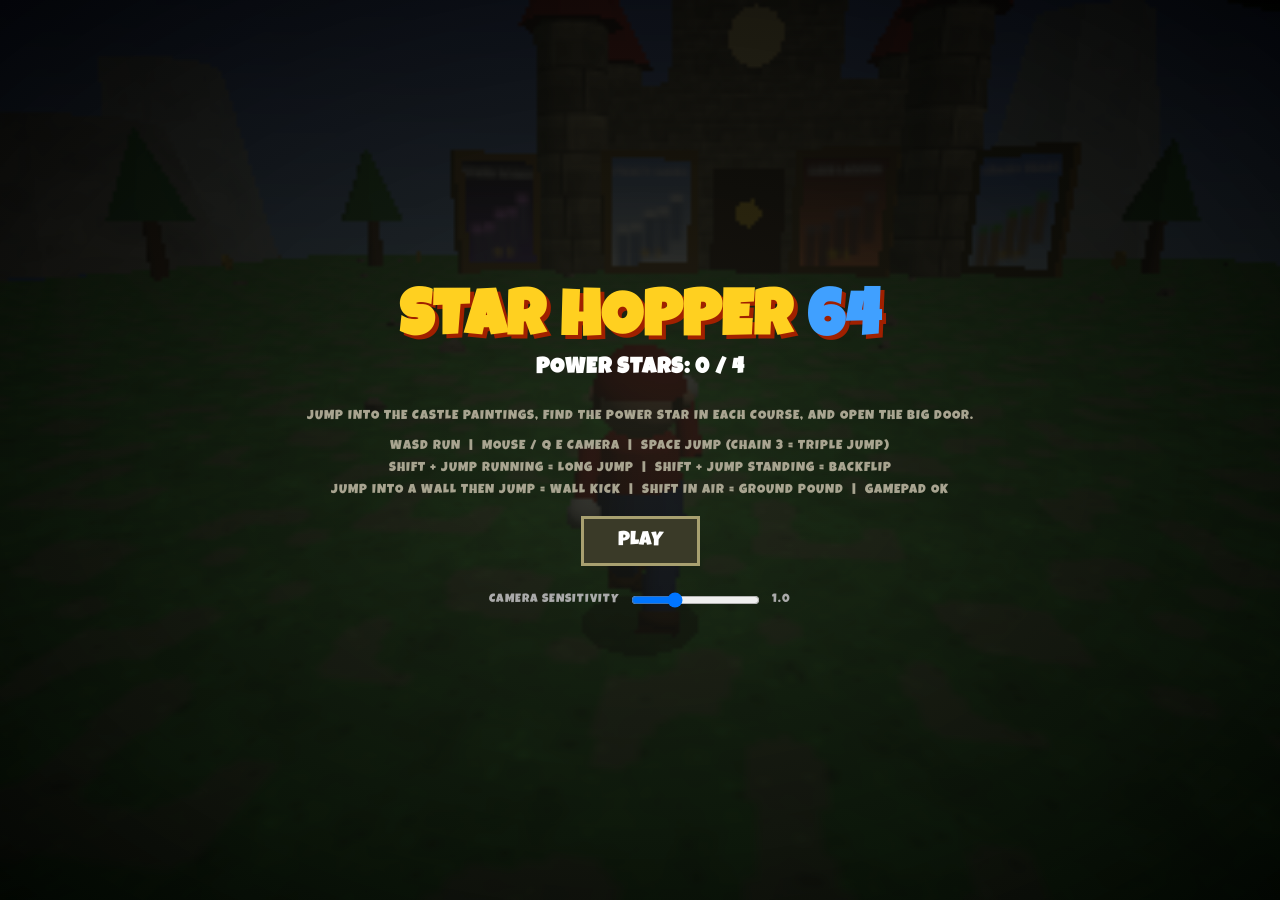
==== star64/index.html @ 5f875f2d "Add Star Hopper 64 and package Retro Hopper + Star Hopper 64 as APK and IPA Star Hopper 64: castle h" ====
<!doctype html>
<html lang="en">
<head>
<meta charset="utf-8">
<meta name="viewport" content="width=device-width,initial-scale=1,maximum-scale=1,user-scalable=no,viewport-fit=cover">
<title>Star Hopper 64</title>
<link href="https://fonts.googleapis.com/css2?family=Luckiest+Guy&display=swap" rel="stylesheet">
<style>
  *{box-sizing:border-box}
  html,body{margin:0;height:100%;background:#000;overflow:hidden;touch-action:none;user-select:none;-webkit-user-select:none;
    font-family:'Luckiest Guy',Impact,sans-serif;color:#e8e4d8;-webkit-tap-highlight-color:transparent;letter-spacing:1px}
  #c{position:fixed;inset:0;width:100vw;height:100vh;image-rendering:auto}
  #grain{position:fixed;inset:-50%;pointer-events:none;opacity:.09;mix-blend-mode:overlay;z-index:1}
  #vig{position:fixed;inset:0;pointer-events:none;background:radial-gradient(ellipse at center,transparent 70%,#0004 100%);z-index:1}
  #hurt{position:fixed;inset:0;pointer-events:none;background:radial-gradient(ellipse at center,transparent 40%,#a00 120%);opacity:0;z-index:1}
  .sh{text-shadow:2px 2px 0 #000,0 0 6px #000}
  #hud{position:fixed;inset:0;pointer-events:none;display:none;z-index:2}
  
  #hp i{width:26px;height:26px;background:#c02020;border:3px solid #1a0a0a;transform:rotate(45deg);box-shadow:inset -4px -4px 0 #801010,inset 3px 3px 0 #ff6050}
  #hp i.off{background:#333;box-shadow:none}
  #pie{position:absolute;left:50%;top:10px;width:64px;height:64px;margin-left:-32px;border-radius:50%;border:4px solid #fff;box-shadow:0 0 0 3px #000}
  #piein{position:absolute;inset:14px;border-radius:50%;background:#fff;display:flex;align-items:center;justify-content:center;font-size:18px;color:#c02020}
  #stars{position:absolute;left:18px;top:14px;font-size:26px;color:#ffe040}
  #coins{position:absolute;left:18px;top:52px;font-size:22px}
  #coins b{display:inline-block;width:18px;height:22px;border-radius:50%;background:#e8b020;border:3px solid #6a4000;vertical-align:-3px;margin-right:6px}
  #lives{position:absolute;left:18px;top:84px;font-size:16px;color:#c8c0a8}
  #right{position:absolute;right:18px;top:14px;text-align:right;font-size:14px;line-height:22px}
  #right big{font-size:22px;color:#e8c050}
  #center{position:absolute;left:0;right:0;top:28%;text-align:center;font-size:30px;color:#e8c050;opacity:0}
  #center small{display:block;font-size:14px;color:#e8e4d8;margin-top:8px}
  #pop{position:absolute;left:0;right:0;top:62%;text-align:center;font-size:16px;opacity:0}
  #menu{position:fixed;inset:0;display:flex;flex-direction:column;align-items:center;justify-content:center;
    background:radial-gradient(#1a1a14dd,#000000f2);text-align:center;padding:16px;z-index:5}
  #menu h1{font-size:clamp(28px,7vw,64px);margin:0;color:#d84020;text-shadow:4px 4px 0 #200}
  #menu h2{font-size:clamp(14px,2.6vw,22px);margin:4px 0 22px;color:#e8c050}
  #menu p{font-size:13px;line-height:22px;color:#a8a490;margin:4px 0;max-width:680px}
  #menu button{font:inherit;font-size:20px;padding:12px 34px;margin:10px;background:#3a3a28;color:#fff;border:3px solid #a8a070;cursor:pointer}
  #menu button:hover{background:#565638}
  #menu label{font-size:12px;color:#aaa;margin-top:14px;display:flex;gap:10px;align-items:center}
  #touch{position:fixed;inset:0;display:none;pointer-events:none;z-index:3}
  #joy{position:absolute;width:130px;height:130px;border-radius:50%;border:3px solid #fff5;background:#fff1;display:none;margin:-65px 0 0 -65px}
  #knob{position:absolute;left:38px;top:38px;width:48px;height:48px;border-radius:50%;background:#fff7}
  .tb{position:absolute;pointer-events:auto;border-radius:50%;border:3px solid #fff8;background:#0006;color:#fff;
    font:14px 'Luckiest Guy',Impact,sans-serif;display:flex;align-items:center;justify-content:center}
  .tb.on{background:#fff5}
</style>
</head>
<body>
<canvas id="c"></canvas>

<div id="vig"></div><div id="hurt"></div>
<div id="hud">
  <div id="pie"><div id="piein"><span id="pien">8</span></div></div><div id="stars" class="sh">&#9733; <span id="sn">0</span></div>
  <div id="coins" class="sh"><b></b><span id="cn">0</span></div>
  <div id="lives" class="sh"></div>
  <div id="right" class="sh"></div>
  <div id="center" class="sh"></div>
  <div id="pop" class="sh"></div>
</div>
<div id="touch">
  <div id="joy"><div id="knob"></div></div>
  <div class="tb" data-btn="jump"  style="right:28px;bottom:36px;width:110px;height:110px;font-size:18px">JUMP</div>
  <div class="tb" data-btn="pound" style="right:160px;bottom:26px;width:74px;height:74px">Z</div>
  <div class="tb" data-btn="pause" style="right:18px;top:96px;width:48px;height:48px">II</div>
</div>
<div id="menu"></div>
<script src="three.min.js"></script>
<script>
'use strict';
// ======================= setup =======================
const isTouch = matchMedia('(pointer:coarse)').matches || 'ontouchstart' in window;
const V3 = THREE.Vector3;
const cv = document.getElementById('c');
const renderer = new THREE.WebGLRenderer({ canvas: cv, antialias: false, powerPreference: 'high-performance' });
renderer.setPixelRatio(1);
renderer.shadowMap.enabled = false;
renderer.toneMapping = THREE.NoToneMapping;
const scene = new THREE.Scene();
const camera = new THREE.PerspectiveCamera(62, 1, 0.1, 900);
function resize() { const RH = 240; renderer.setSize(Math.round(RH * innerWidth / innerHeight), RH, false); camera.aspect = innerWidth / innerHeight; camera.updateProjectionMatrix(); }
addEventListener('resize', resize); resize();
const $ = id => document.getElementById(id);
const rand = (a, b) => a + Math.random() * (b - a);
const clamp = (v, a, b) => v < a ? a : v > b ? b : v;
const lerpAngle = (a, b, t) => { let d = ((b - a + Math.PI) % (Math.PI * 2) + Math.PI * 2) % (Math.PI * 2) - Math.PI; return a + d * t; };
function store(k, v) { try { if (v === undefined) return localStorage.getItem(k); localStorage.setItem(k, v); } catch (e) { return null; } }
let SENS = parseFloat(store('ph3_sens')) || 1;
const MAXANI = renderer.capabilities.getMaxAnisotropy();

// film grain overlay
(function grain() { return;
  const g = $('grain').getContext('2d'), img = g.createImageData(128, 128);
  const tick = () => { for (let i = 0; i < img.data.length; i += 4) { const v = Math.random() * 255; img.data[i] = img.data[i + 1] = img.data[i + 2] = v; img.data[i + 3] = 255; }
    g.putImageData(img, 0, 0); $('grain').style.transform = `translate(${rand(-10, 10)}%,${rand(-10, 10)}%) scale(8)`; };
  $('grain').style.imageRendering = 'pixelated'; setInterval(tick, 70); tick();
})();

// ======================= audio =======================
let AC = null, NOISE = null;
function ac() {
  if (!AC) { AC = new (window.AudioContext || window.webkitAudioContext)(); const n = AC.sampleRate;
    NOISE = AC.createBuffer(1, n, n); const d = NOISE.getChannelData(0); for (let i = 0; i < n; i++) d[i] = Math.random() * 2 - 1; }
  if (AC.state === 'suspended') AC.resume(); return AC;
}
function noise(dur, freq, vol) { try { const a = ac(), s = a.createBufferSource(), f = a.createBiquadFilter(), g = a.createGain(), t = a.currentTime;
  s.buffer = NOISE; f.type = 'lowpass'; f.frequency.setValueAtTime(freq, t); f.frequency.exponentialRampToValueAtTime(Math.max(40, freq * 0.15), t + dur);
  g.gain.setValueAtTime(vol, t); g.gain.exponentialRampToValueAtTime(0.001, t + dur); s.connect(f); f.connect(g); g.connect(a.destination); s.start(t, Math.random() * 0.5); s.stop(t + dur); } catch (e) {} }
function tone(f, d, type = 'square', slide = 0, vol = 0.05) { try { const a = ac(), o = a.createOscillator(), g = a.createGain(), t = a.currentTime;
  o.type = type; o.frequency.setValueAtTime(f, t); if (slide) o.frequency.exponentialRampToValueAtTime(Math.max(20, f + slide), t + d);
  g.gain.setValueAtTime(vol, t); g.gain.exponentialRampToValueAtTime(0.0001, t + d); o.connect(g); g.connect(a.destination); o.start(t); o.stop(t + d); } catch (e) {} }
const SFX = {
  jump: n => tone([330, 400, 500][n], 0.2, 'square', 500 + n * 200, 0.05),
  coin: () => { tone(988, 0.07, 'square', 0, 0.04); setTimeout(() => tone(1319, 0.25, 'square', 0, 0.04), 60); },
  stomp: () => { noise(0.15, 1200, 0.25); tone(200, 0.15, 'triangle', -120, 0.15); },
  bump: () => tone(140, 0.1, 'triangle', 0, 0.15),
  brk: () => noise(0.35, 2500, 0.3),
  hurt: () => { noise(0.2, 900, 0.3); tone(220, 0.3, 'sawtooth', -150, 0.08); },
  pound: () => { noise(0.4, 500, 0.5); tone(70, 0.3, 'sine', -30, 0.4); },
  land: () => noise(0.06, 500, 0.08),
  flag: () => [523, 659, 784, 1046].forEach((f, i) => setTimeout(() => tone(f, 0.15, 'square', 0, 0.04), i * 90)),
  die: () => [494, 440, 392, 330].forEach((f, i) => setTimeout(() => tone(f, 0.22, 'square', 0, 0.05), i * 170)),
  warp: () => { tone(80, 2.5, 'sawtooth', 900, 0.06); noise(2.5, 300, 0.2); },
  oneup: () => [659, 784, 1319, 1046, 1175, 1568].forEach((f, i) => setTimeout(() => tone(f, 0.1, 'square', 0, 0.04), i * 80)),
};

// ======================= planets (muted, gritty palettes) =======================
const PLANETS = [
  { name: 'GRASSY PEAKS', grav: 1, fric: 11, skyTop: 0x2a64d8, skyHz: 0xb8e0ff, fog: 0xb8e0ff, fogN: 60, fogF: 260, sun: 0xffffff, hemiG: 0x507030,
    top: [60, 190, 50], top2: [40, 150, 40], stone: [200, 170, 120], stone2: [150, 120, 80], metal: [150, 150, 170], moon: 0xffffff, enemy: [0x8a4a20, 0xd09060], eye: 0xffffff, tip: 'COURSE 1', req: 0 },
  { name: 'LAVA LAGOON', grav: 1.05, fric: 11, skyTop: 0x401010, skyHz: 0xff8040, fog: 0xa04020, fogN: 40, fogF: 200, sun: 0xffd0a0, hemiG: 0x401010,
    top: [110, 90, 90], top2: [80, 60, 60], stone: [140, 100, 90], stone2: [100, 60, 50], metal: [120, 110, 110], moon: 0xffa040, enemy: [0x303030, 0x707070], eye: 0xffe040, lava: true, tip: 'COURSE 2', req: 1 },
  { name: 'FROSTY SLIDES', grav: 0.95, fric: 1.8, skyTop: 0x5080d0, skyHz: 0xe8f4ff, fog: 0xe0f0ff, fogN: 40, fogF: 200, sun: 0xffffff, hemiG: 0x8090b0,
    top: [240, 248, 255], top2: [200, 220, 240], stone: [150, 180, 220], stone2: [110, 140, 190], metal: [160, 170, 190], moon: 0xffffff, enemy: [0x3050c0, 0x90b0ff], eye: 0xffffff, tip: 'COURSE 3 - SLIPPERY!', req: 2 },
  { name: 'STARRY SKYWAY', grav: 0.6, fric: 11, skyTop: 0x080420, skyHz: 0x503090, fog: 0x302060, fogN: 40, fogF: 220, sun: 0xfff0ff, hemiG: 0x301050,
    top: [200, 120, 230], top2: [150, 80, 190], stone: [120, 110, 170], stone2: [80, 70, 130], metal: [130, 120, 170], moon: 0xffe080, enemy: [0x20b060, 0x80f0b0], eye: 0xff40ff, rings: true, tip: 'COURSE 4 - LOW GRAVITY', req: 3 },
];
const HUB = { name: 'STAR CASTLE', grav: 1, fric: 11, skyTop: 0x2a64d8, skyHz: 0xc8e8ff, fog: 0xc8e8ff, fogN: 80, fogF: 320, sun: 0xffffff, hemiG: 0x507030,
  top: [70, 200, 60], top2: [50, 160, 45], stone: [230, 215, 180], stone2: [190, 170, 130], metal: [150, 150, 170], moon: 0xffffff, enemy: [0x8a4a20, 0xd09060], eye: 0xffffff, tip: 'COLLECT POWER STARS', hub: true };
const starsGot = (() => { try { return JSON.parse(localStorage.getItem('sh64_stars') || '[]'); } catch (e) { return []; } })();
const starCount = () => starsGot.filter(Boolean).length;
function saveStars() { try { localStorage.setItem('sh64_stars', JSON.stringify(starsGot)); } catch (e) {} }


// ======================= procedural "photo-ish" textures =======================
function mkR(seed) { let s = seed >>> 0 || 1; return () => (s = (s * 1664525 + 1013904223) >>> 0) / 4294967296; }
function vnoise(size, cells, R) {
  const lat = new Float32Array(cells * cells); for (let i = 0; i < lat.length; i++) lat[i] = R();
  const out = new Float32Array(size * size);
  for (let y = 0; y < size; y++) for (let x = 0; x < size; x++) {
    const fx = x / size * cells, fy = y / size * cells, ix = Math.floor(fx), iy = Math.floor(fy);
    let tx = fx - ix, ty = fy - iy; tx = tx * tx * (3 - 2 * tx); ty = ty * ty * (3 - 2 * ty);
    const a = lat[(iy % cells) * cells + ix % cells], b = lat[(iy % cells) * cells + (ix + 1) % cells];
    const c = lat[((iy + 1) % cells) * cells + ix % cells], d = lat[((iy + 1) % cells) * cells + (ix + 1) % cells];
    out[y * size + x] = (a + (b - a) * tx) * (1 - ty) + (c + (d - c) * tx) * ty;
  }
  return out;
}
function fbm(size, R, octs = [[4, 0.45], [8, 0.25], [16, 0.15], [32, 0.1], [64, 0.05]]) {
  const out = new Float32Array(size * size);
  for (const [c, w] of octs) { const n = vnoise(size, c, R); for (let i = 0; i < out.length; i++) out[i] += n[i] * w; }
  return out;
}
function makeTex(size, fn) {
  const c = document.createElement('canvas'); c.width = c.height = size; const g = c.getContext('2d'), img = g.createImageData(size, size);
  for (let y = 0; y < size; y++) for (let x = 0; x < size; x++) { const [r, gg, b] = fn(x, y), i = (y * size + x) * 4;
    img.data[i] = clamp(r, 0, 255); img.data[i + 1] = clamp(gg, 0, 255); img.data[i + 2] = clamp(b, 0, 255); img.data[i + 3] = 255; }
  g.putImageData(img, 0, 0);
  const t = new THREE.CanvasTexture(c); t.wrapS = t.wrapT = THREE.RepeatWrapping; t.colorSpace = THREE.SRGBColorSpace; t.anisotropy = MAXANI; return { tex: t, canvas: c, g };
}
const mix = (a, b, t) => [a[0] + (b[0] - a[0]) * t, a[1] + (b[1] - a[1]) * t, a[2] + (b[2] - a[2]) * t];
const mul = (a, k) => [a[0] * k, a[1] * k, a[2] * k];
function buildTextures(P, seed) {
  const R = mkR(seed), S = 64;
  const n1 = fbm(S, R), n2 = fbm(S, R, [[16, 0.5], [32, 0.3], [64, 0.2]]), n3 = vnoise(S, 8, R);
  // ground top: dirt/grass/snow/ash with clumps, pebbles, cracks
  const top = makeTex(S, (x, y) => {
    const i = y * S + x, v = n1[i], d = n2[i];
    let c = mix(P.top2, P.top, clamp((v - 0.35) * 2.5, 0, 1));
    c = mul(c, 0.78 + d * 0.45);
    if (n3[i] > 0.72) c = mix(c, mul(P.stone2, 0.9), 0.55);
    if (R() < 0.04) c = mul(c, R() < 0.5 ? 0.7 : 1.2);
    if (P.lava) { const cr = Math.abs(v - 0.5); if (cr < 0.012) c = [255, 120 + d * 80, 20]; else if (cr < 0.025) c = mix(c, [120, 30, 10], 0.6); }
    return c;
  });
  // stone block wall
  const rows = 6, rowH = S / rows, bw = [];
  for (let r = 0; r < rows; r++) { const arr = []; let x = -R() * 10; while (x < S) { const w = 10 + R() * 14; arr.push([x, w, 0.8 + R() * 0.35]); x += w; } bw.push(arr); }
  const stone = makeTex(S, (x, y) => {
    const i = y * S + x, r = Math.floor(y / rowH), ly = y - r * rowH;
    let blk = bw[r][0]; for (const b of bw[r]) if (x >= b[0] && x < b[0] + b[1]) blk = b; else if (x + S >= b[0] && x + S < b[0] + b[1]) blk = b;
    const lx = ((x - blk[0]) % S + S) % S;
    let c = mix(P.stone2, P.stone, n1[i]); c = mul(c, blk[2] * (0.75 + n2[i] * 0.45));
    if (ly < 1 || lx < 1) c = mul(c, 0.45);               // mortar
    else if (ly < 2 || lx < 2) c = mul(c, 1.18);          // chipped highlight edge
    else if (ly > rowH - 6) c = mul(c, 0.8);              // bottom shade
    c = mul(c, 0.85 + (1 - y / S) * 0.1 + (n3[i] > 0.7 ? -0.15 : 0));   // grime streaks
    return c;
  });
  // rusted metal panels
  const metal = makeTex(S, (x, y) => {
    const i = y * S + x, px = x % 128, py = y % 128;
    let c = mul(P.metal, 0.7 + n2[i] * 0.5);
    if (n1[i] > 0.62) c = mix(c, [120, 64, 30], clamp((n1[i] - 0.62) * 5, 0, 0.8));   // rust
    if (px < 3 || py < 3) c = mul(c, 0.4); else if (px < 5 || py < 5) c = mul(c, 1.3);
    for (const [rx, ry] of [[12, 12], [116, 12], [12, 116], [116, 116]]) if (Math.hypot(px - rx, py - ry) < 4) c = mul(c, Math.hypot(px - rx + 1, py - ry + 1) < 2.5 ? 1.5 : 0.7);
    if (y % 8 < 1) c = mul(c, 0.95);
    return c;
  });
  const rock = makeTex(S, (x, y) => { const i = y * S + x; return mul(mix(P.stone2, P.stone, n1[i]), 0.55 + n2[i] * 0.4 + (n3[i] > 0.6 ? -0.1 : 0)); });
  return { top: top.tex, stone: stone.tex, metal: metal.tex, rock: rock.tex };
}
// ? block / used block / brick — shared, weathered army-stencil look
const QTEX = (() => {
  const R = mkR(7), S = 128, n = fbm(S, R), n2 = fbm(S, R, [[16, 0.6], [32, 0.4]]);
  const q = makeTex(S, (x, y) => { const i = y * S + x; let c = mul([214, 160, 40], 0.7 + n[i] * 0.5);
    if (n2[i] > 0.66) c = mix(c, [90, 70, 50], 0.7);                          // chipped paint -> metal
    if (x < 8 || y < 8 || x > S - 9 || y > S - 9) c = mul([70, 60, 50], 0.8 + n[i] * 0.4);
    for (const [rx, ry] of [[16, 16], [111, 16], [16, 111], [111, 111]]) if (Math.hypot(x - rx, y - ry) < 5) c = [60, 50, 40];
    return c; });
  q.g.font = 'bold 84px "Luckiest Guy", Impact, sans-serif'; q.g.textAlign = 'center'; q.g.textBaseline = 'middle';
  q.g.fillStyle = '#2a1a08'; q.g.globalAlpha = 0.85; q.g.fillText('?', 66, 70); q.g.fillStyle = '#f4e6c0'; q.g.globalAlpha = 0.9; q.g.fillText('?', 63, 66); q.tex.needsUpdate = true;
  const used = makeTex(S, (x, y) => { const i = y * S + x; let c = mul([92, 70, 50], 0.6 + n[i] * 0.6);
    if (x < 8 || y < 8 || x > S - 9 || y > S - 9) c = mul(c, 0.6); for (const [rx, ry] of [[16, 16], [111, 16], [16, 111], [111, 111]]) if (Math.hypot(x - rx, y - ry) < 5) c = [40, 30, 20]; return c; });
  const brick = makeTex(S, (x, y) => { const i = y * S + x, r = y >> 5, ly = y & 31, lx = (x + (r & 1 ? 32 : 0)) & 63;
    let c = mul([140, 64, 40], 0.65 + n[i] * 0.55); if (n2[i] > 0.7) c = mix(c, [170, 160, 140], 0.35);
    if (ly < 3 || lx < 3) c = [58, 50, 44]; else if (ly < 5 || lx < 5) c = mul(c, 1.2); return c; });
  return { q: q.tex, used: used.tex, brick: brick.tex };
})();

// UVs in world units so textures don't stretch
function worldBox(w, h, d, s = 4) {
  const g = new THREE.BoxGeometry(w, h, d), uv = g.attributes.uv;
  const dims = [[d, h], [d, h], [w, d], [w, d], [w, h], [w, h]];
  for (let f = 0; f < 6; f++) for (let k = 0; k < 4; k++) { const i = f * 4 + k, [a, b] = dims[f];
    uv.setXY(i, uv.getX(i) * a / s, f === 2 || f === 3 ? uv.getY(i) * b / s : 1 - (1 - uv.getY(i)) * b / s); }
  return g;
}
const std = (o) => { const q = Object.assign({}, o); delete q.roughness; delete q.metalness; return new THREE.MeshLambertMaterial(q); };
function shadowed(m) { m.traverse(o => { if (o.isMesh) { o.castShadow = true; o.receiveShadow = true; } }); return m; }

// ======================= hero (3D plumber) =======================
function buildHero() {
  const g = new THREE.Group(), M = (c, r = 0.7, m = 0) => std({ color: c, roughness: r, metalness: m });
  const red = M(0xb01a14, 0.6), blue = M(0x223e8c, 0.85), skin = M(0xe8a880, 0.65), white = M(0xeeeae0, 0.6), brown = M(0x4a2810, 0.55),
    dark = M(0x2a160a, 0.9), gold = M(0xd8a830, 0.3, 0.8), eyeB = M(0x2050c0, 0.3);
  const add = (geo, mat, x, y, z, parent = g) => { const m = new THREE.Mesh(geo, mat); m.position.set(x, y, z); parent.add(m); return m; };
  const H = { g, legs: [], arms: [] };
  for (const s of [-1, 1]) {
    const leg = new THREE.Group(); leg.position.set(s * 0.17, 0.72, 0); g.add(leg);
    add(new THREE.CylinderGeometry(0.13, 0.12, 0.5, 10), blue, 0, -0.25, 0, leg);
    const shoe = add(new THREE.SphereGeometry(0.16, 12, 8), brown, 0, -0.56, 0.07, leg); shoe.scale.set(1, 0.62, 1.55);
    add(new THREE.BoxGeometry(0.26, 0.04, 0.42), dark, 0, -0.64, 0.07, leg);
    H.legs.push(leg);
  }
  add(new THREE.CylinderGeometry(0.3, 0.35, 0.46, 14), blue, 0, 0.94, 0);                  // overalls
  add(new THREE.CylinderGeometry(0.28, 0.3, 0.3, 14), red, 0, 1.3, 0);                     // shirt
  add(new THREE.SphereGeometry(0.28, 14, 8, 0, Math.PI * 2, 0, Math.PI / 2), red, 0, 1.44, 0).scale.y = 0.5;
  add(new THREE.BoxGeometry(0.4, 0.26, 0.05), blue, 0, 1.2, 0.27);                         // bib
  for (const s of [-1, 1]) { const st = add(new THREE.BoxGeometry(0.07, 0.34, 0.06), blue, s * 0.14, 1.34, 0.25); st.rotation.x = -0.2;
    add(new THREE.SphereGeometry(0.045, 8, 6), gold, s * 0.14, 1.22, 0.3); }
  for (const s of [-1, 1]) {
    const arm = new THREE.Group(); arm.position.set(s * 0.36, 1.38, 0); g.add(arm);
    add(new THREE.CylinderGeometry(0.085, 0.08, 0.42, 8), red, 0, -0.2, 0, arm);
    add(new THREE.SphereGeometry(0.12, 10, 8), white, 0, -0.46, 0, arm);
    H.arms.push(arm);
  }
  const head = new THREE.Group(); head.position.y = 1.78; g.add(head); H.head = head;
  add(new THREE.SphereGeometry(0.3, 18, 14), skin, 0, 0, 0, head);
  add(new THREE.SphereGeometry(0.11, 10, 8), skin, 0, -0.03, 0.3, head);                  // nose
  const mus = add(new THREE.BoxGeometry(0.36, 0.08, 0.1), dark, 0, -0.13, 0.26, head); mus.rotation.x = 0.2;
  for (const s of [-1, 1]) {
    const e = add(new THREE.SphereGeometry(0.065, 10, 8), white, s * 0.1, 0.07, 0.25, head); e.scale.set(0.8, 1.3, 0.6);
    add(new THREE.SphereGeometry(0.035, 8, 6), eyeB, s * 0.1, 0.07, 0.295, head);
    add(new THREE.SphereGeometry(0.07, 8, 6), skin, s * 0.3, 0, 0, head);
    const hair = add(new THREE.BoxGeometry(0.08, 0.14, 0.2), dark, s * 0.26, -0.02, -0.08, head); hair.rotation.z = s * 0.2;
  }
  add(new THREE.SphereGeometry(0.325, 18, 10, 0, Math.PI * 2, 0, Math.PI / 2), red, 0, 0.04, 0, head);   // cap
  const brim = add(new THREE.CylinderGeometry(0.24, 0.26, 0.04, 16, 1, false, -Math.PI / 2, Math.PI), red, 0, 0.06, 0.2, head); brim.scale.z = 1.25;
  const badge = add(new THREE.CircleGeometry(0.1, 16), white, 0, 0.2, 0.27, head); badge.rotation.x = -0.45;
  const bd = document.createElement('canvas'); bd.width = bd.height = 64; const bg = bd.getContext('2d');
  bg.fillStyle = '#eeeae0'; bg.fillRect(0, 0, 64, 64); bg.fillStyle = '#b01a14'; bg.font = 'bold 48px Impact,sans-serif'; bg.textAlign = 'center'; bg.fillText('P', 32, 50);
  const bt = new THREE.CanvasTexture(bd); bt.colorSpace = THREE.SRGBColorSpace; badge.material = std({ map: bt, roughness: 0.6 });
  shadowed(g);
  return H;
}

// ======================= alien trooper enemy =======================
function buildAlien(P) {
  const g = new THREE.Group(), body = std({ color: P.enemy[0], roughness: 0.6 }), light = std({ color: P.enemy[1], roughness: 0.5 }),
    armor = std({ color: 0x3a3c40, roughness: 0.45, metalness: 0.6 }), eye = new THREE.MeshBasicMaterial({ color: P.eye });
  const B = (w, h, d, m, x, y, z, p = g) => { const o = new THREE.Mesh(new THREE.BoxGeometry(w, h, d), m); o.position.set(x, y, z); p.add(o); return o; };
  const legs = [];
  for (const s of [-1, 1]) { const l = new THREE.Group(); l.position.set(s * 0.18, 0.55, 0); g.add(l);
    B(0.18, 0.3, 0.2, body, 0, -0.15, 0, l); B(0.16, 0.26, 0.18, light, 0, -0.38, 0, l); B(0.22, 0.1, 0.32, armor, 0, -0.5, 0.05, l); legs.push(l); }
  const torso = new THREE.Mesh(new THREE.SphereGeometry(0.45, 14, 10), body); torso.position.y = 0.95; torso.scale.set(1, 0.9, 0.85); g.add(torso);
  B(0.6, 0.3, 0.1, armor, 0, 0.95, 0.36);
  for (const s of [-1, 1]) { B(0.2, 0.14, 0.26, armor, s * 0.42, 1.2, 0); const a = B(0.12, 0.4, 0.12, light, s * 0.5, 0.9, 0.08); a.rotation.x = -0.4; }
  const head = new THREE.Mesh(new THREE.SphereGeometry(0.26, 14, 10), light); head.position.set(0, 1.45, 0.05); g.add(head);
  B(0.34, 0.08, 0.05, eye, 0, 1.47, 0.29);
  const helm = new THREE.Mesh(new THREE.SphereGeometry(0.29, 14, 8, 0, Math.PI * 2, 0, Math.PI / 2.2), armor); helm.position.set(0, 1.48, 0.03); g.add(helm);
  B(0.03, 0.25, 0.03, armor, 0.16, 1.75, -0.08); const tip = B(0.06, 0.06, 0.06, eye, 0.16, 1.88, -0.08);
  return { g: shadowed(g), legs };
}

// ======================= world state =======================
let P = PLANETS[0], TX = null, level = null, levelIdx = 0, state = 'menu';
let boxes = [], movers = [], coins = [], enemies = [], parts = [], flags = [];
let score = 0, coinCount = 0, lives = 4;
const hero = buildHero(); scene.add(hero.g);
const player = { pos: new V3(), vel: new V3(), onG: false, ground: null, coyote: 0, jbuf: 0, jumpN: 0, landT: 9, facing: 0, hp: 3, inv: 0,
  pound: 0, anim: 0, spawn: new V3(), squash: 0 };
const HX = 0.34, HH = 1.6;
const cam = { yaw: Math.PI, pitch: 0.38, dist: 8.5, idle: 0, pos: new V3(), look: new V3() };

const sky = new THREE.Mesh(new THREE.SphereGeometry(700, 32, 16), new THREE.ShaderMaterial({ side: THREE.BackSide, depthWrite: false, fog: false,
  uniforms: { top: { value: new THREE.Color() }, hz: { value: new THREE.Color() } },
  vertexShader: 'varying vec3 vp; void main(){ vp = normalize(position); gl_Position = projectionMatrix * modelViewMatrix * vec4(position,1.0); }',
  fragmentShader: 'uniform vec3 top; uniform vec3 hz; varying vec3 vp; void main(){ float t = clamp(vp.y*1.6+0.15,0.0,1.0); gl_FragColor = vec4(mix(hz, top, pow(t,0.8)),1.0); }' }));
scene.add(sky);
const hemi = new THREE.HemisphereLight(0xffffff, 0x444444, 0.75); scene.add(hemi);
const sun = new THREE.DirectionalLight(0xffffff, 2.4); sun.castShadow = true;
sun.shadow.mapSize.set(isTouch ? 1024 : 2048, isTouch ? 1024 : 2048);
Object.assign(sun.shadow.camera, { left: -28, right: 28, top: 28, bottom: -28, near: 1, far: 160 }); sun.shadow.bias = -0.0006; sun.shadow.normalBias = 0.03;
scene.add(sun, sun.target);
const blob = new THREE.Mesh(new THREE.CircleGeometry(0.45, 20), new THREE.MeshBasicMaterial({ color: 0x000000, transparent: true, opacity: 0.45, depthWrite: false }));
blob.rotation.x = -Math.PI / 2; scene.add(blob);

// ======================= level building =======================
function clearLevel() {
  if (level) { scene.remove(level); level.traverse(o => { if (o.geometry) o.geometry.dispose(); }); }
  Object.values(TX || {}).forEach(t => t.dispose && t.dispose());
  parts.forEach(p => scene.remove(p.m));
  boxes = []; movers = []; coins = []; enemies = []; parts = []; flags = [];
}
function addBox(x0, y0, z0, x1, y1, z1, kind, mesh) { const b = { min: new V3(x0, y0, z0), max: new V3(x1, y1, z1), kind, mesh, bump: 0 }; boxes.push(b); return b; }
function island(cx, topY, cz, w, d, th) {
  const g = new THREE.Group(); g.position.set(cx, topY, cz); level.add(g);
  const sideM = std({ map: TX.stone }), topM = std({ map: TX.top, roughness: 0.95 });
  const body = new THREE.Mesh(worldBox(w, th, d), [sideM, sideM, topM, sideM, sideM, sideM]); body.position.y = -th / 2 - 0.25; g.add(body);
  const lip = new THREE.Mesh(worldBox(w + 0.16, 0.32, d + 0.16), topM); lip.position.y = -0.16; g.add(lip);
  const cone = new THREE.Mesh(new THREE.ConeGeometry(Math.max(w, d) * 0.62, th * 1.6 + 3, 7), std({ map: TX.rock, flatShading: true }));
  cone.rotation.x = Math.PI; cone.position.y = -th - 0.25 - (th * 1.6 + 3) / 2 + 0.1; cone.rotation.y = rand(0, 3); g.add(cone);
  // scattered rocks / tufts for detail
  for (let i = 0; i < Math.min(40, Math.floor(w * d / 10)); i++) {
    const r = new THREE.Mesh(new THREE.DodecahedronGeometry(rand(0.12, 0.35), 0), std({ map: TX.rock, flatShading: true }));
    r.position.set(rand(-w / 2 + 0.5, w / 2 - 0.5), 0.02, rand(-d / 2 + 0.5, d / 2 - 0.5)); r.rotation.set(rand(0, 3), rand(0, 3), 0); r.scale.y = 0.6; g.add(r);
  }
  shadowed(g);
  return addBox(cx - w / 2 - 0.08, topY - th - 0.25, cz - d / 2 - 0.08, cx + w / 2 + 0.08, topY, cz + d / 2 + 0.08, 'solid', g);
}
function mover(cx, topY, cz, w, d, axis, amp, speed) {
  const g = new THREE.Group(); level.add(g);
  const m = std({ map: TX.metal, roughness: 0.55, metalness: 0.5 });
  const plate = new THREE.Mesh(worldBox(w, 0.5, d, 3), m); plate.position.y = -0.25; g.add(plate);
  for (const s of [-1, 1]) { const th = new THREE.Mesh(new THREE.CylinderGeometry(0.25, 0.35, 0.5, 10), std({ color: 0x303030, metalness: 0.7, roughness: 0.4 }));
    th.position.set(s * (w / 2 - 0.5), -0.7, 0); g.add(th);
    const fl = new THREE.Mesh(new THREE.ConeGeometry(0.22, 0.8, 8), new THREE.MeshBasicMaterial({ color: 0xffa040, transparent: true, opacity: 0.7, blending: THREE.AdditiveBlending, depthWrite: false }));
    fl.rotation.x = Math.PI; fl.position.set(s * (w / 2 - 0.5), -1.3, 0); g.add(fl); }
  shadowed(g);
  const b = addBox(0, 0, 0, 0, 0, 0, 'solid', g);
  const mv = { b, g, base: new V3(cx, topY, cz), w, d, axis, amp, speed, t: rand(0, 6), delta: new V3() };
  movers.push(mv); placeMover(mv, 0); return b;
}
function placeMover(mv, dt) {
  mv.t += dt; const o = Math.sin(mv.t * mv.speed) * mv.amp, p = mv.base.clone(); p[mv.axis] += o;
  mv.delta.copy(p).sub(mv.g.position); if (dt === 0) mv.delta.set(0, 0, 0);
  mv.g.position.copy(p);
  mv.b.min.set(p.x - mv.w / 2, p.y - 0.5, p.z - mv.d / 2); mv.b.max.set(p.x + mv.w / 2, p.y, p.z + mv.d / 2);
}
const coinGeo = new THREE.CylinderGeometry(0.38, 0.38, 0.09, 20), coinMat = std({ color: 0xf0c040, roughness: 0.35, metalness: 0.35, emissive: 0x6a4800 });
const rimGeo = new THREE.TorusGeometry(0.38, 0.05, 6, 20);
function addCoin(x, y, z) {
  const m = new THREE.Group(); const c = new THREE.Mesh(coinGeo, coinMat); c.rotation.x = Math.PI / 2; m.add(c); m.add(new THREE.Mesh(rimGeo, coinMat));
  m.position.set(x, y, z); m.children.forEach(o => o.castShadow = true); level.add(m); coins.push({ m, alive: true });
}
function qBlock(x, y, z, kind) {
  const m = new THREE.Mesh(new THREE.BoxGeometry(1.3, 1.3, 1.3), std({ map: kind === 'q' ? QTEX.q : QTEX.brick, roughness: 0.7, metalness: kind === 'q' ? 0.3 : 0 }));
  m.position.set(x, y, z); m.castShadow = m.receiveShadow = true; level.add(m);
  addBox(x - 0.65, y - 0.65, z - 0.65, x + 0.65, y + 0.65, z + 0.65, kind, m).baseY = y;
}
function addEnemy(b) {
  const a = buildAlien(P); level.add(a.g);
  const axis = (b.max.x - b.min.x) > (b.max.z - b.min.z) ? 'x' : 'z';
  const e = { a, axis, lo: b.min[axis] + 0.7, hi: b.max[axis] - 0.7, pos: new V3((b.min.x + b.max.x) / 2, b.max.y, (b.min.z + b.max.z) / 2), dir: 1, speed: rand(1.4, 2.2) + levelIdx * 0.15, alive: true, dieT: 0, walk: 0 };
  enemies.push(e);
}
function addFlag(x, y, z, finalRocket) {
  const g = new THREE.Group(); g.position.set(x, y, z); level.add(g);
  if (finalRocket) {
    const shape = new THREE.Shape();
    for (let i = 0; i < 10; i++) { const r = i % 2 ? 0.5 : 1.15, a = i / 10 * Math.PI * 2 + Math.PI / 2; const x = Math.cos(a) * r, y = Math.sin(a) * r; i ? shape.lineTo(x, y) : shape.moveTo(x, y); }
    const geo = new THREE.ExtrudeGeometry(shape, { depth: 0.45, bevelEnabled: true, bevelThickness: 0.18, bevelSize: 0.12, bevelSegments: 1 }); geo.center();
    const star = new THREE.Mesh(geo, new THREE.MeshLambertMaterial({ color: 0xffd020, emissive: 0x806000, flatShading: true }));
    star.position.y = 2.2; g.add(star);
    for (const s2 of [-1, 1]) { const eye = new THREE.Mesh(new THREE.BoxGeometry(0.1, 0.36, 0.1), new THREE.MeshBasicMaterial({ color: 0x000000 })); eye.position.set(s2 * 0.2, 0.1, 0.42); star.add(eye); }
    const glow = new THREE.Mesh(new THREE.SphereGeometry(1.7, 12, 8), new THREE.MeshBasicMaterial({ color: 0xfff080, transparent: true, opacity: 0.18, blending: THREE.AdditiveBlending, depthWrite: false }));
    glow.position.y = 2.2; g.add(glow);
    g.userData.star = star;
  } else {
    const pole = new THREE.Mesh(new THREE.CylinderGeometry(0.06, 0.06, 4, 8), std({ color: 0x505050, metalness: 0.8, roughness: 0.4 })); pole.position.y = 2; g.add(pole);
    const cloth = new THREE.Mesh(new THREE.PlaneGeometry(1.4, 0.9, 6, 3), std({ color: 0x5a5a4a, side: THREE.DoubleSide })); cloth.position.set(0.72, 3.4, 0); g.add(cloth);
    g.userData.cloth = cloth;
  }
  shadowed(g);
  flags.push({ g, x, y, z, final: !!finalRocket, hit: false });
}

function buildLevel() {
  clearLevel();
  P = levelIdx < 0 ? HUB : PLANETS[levelIdx % PLANETS.length];
  TX = buildTextures(P, levelIdx * 131 + 9);
  level = new THREE.Group(); scene.add(level);
  sky.material.uniforms.top.value.set(P.skyTop); sky.material.uniforms.hz.value.set(P.skyHz);
  scene.fog = new THREE.Fog(P.fog, P.fogN, P.fogF);
  hemi.color.set(P.skyHz); hemi.groundColor.set(P.hemiG); sun.color.set(P.sun);
  // moon / planet in the sky
  const moon = new THREE.Mesh(new THREE.SphereGeometry(60, 32, 20), std({ color: P.moon, map: TX.rock, fog: false, roughness: 1 }));
  moon.position.set(-250, 160, 420); level.add(moon);
  if (P.rings) { const r = new THREE.Mesh(new THREE.RingGeometry(80, 120, 48), new THREE.MeshBasicMaterial({ color: 0xa090c0, side: THREE.DoubleSide, fog: false, transparent: true, opacity: 0.45 }));
    r.position.copy(moon.position); r.rotation.set(1.2, 0.4, 0.2); level.add(r); }
  // sea of cloud / lava far below
  const seaTex = TX.top.clone(); seaTex.repeat.set(40, 40); seaTex.needsUpdate = true;
  const sea = new THREE.Mesh(new THREE.PlaneGeometry(1600, 1600), P.lava ? new THREE.MeshBasicMaterial({ color: 0xff5010 })
    : std({ color: new THREE.Color(P.fog).multiplyScalar(1.1), roughness: 1 }));
  sea.rotation.x = -Math.PI / 2; sea.position.y = -45; level.add(sea);
  // distant mesas for depth
  for (let i = 0; i < 26; i++) { const a = rand(0, Math.PI * 2), r = rand(160, 320), h = rand(30, 110);
    const m = new THREE.Mesh(new THREE.CylinderGeometry(rand(8, 20), rand(20, 40), h, 7), std({ map: TX.rock, flatShading: true }));
    m.position.set(Math.cos(a) * r, -45 + h / 2, 60 + Math.sin(a) * r); level.add(m); }

  if (P.hub) { buildHub(); return; }
  // --- course ---
  const R = mkR(levelIdx * 977 + 3), rr = (a, b) => a + R() * (b - a), diff = Math.min(levelIdx, 8);
  const start = island(0, 0, 0, 10, 10, 3);
  let prev = { x: 0, y: 0, z: 0, w: 10, d: 10 }, heading = 0;
  const segs = 16 + diff * 3, mid = Math.floor(segs / 2);
  for (let i = 0; i < segs; i++) {
    heading = clamp(heading + rr(-0.7, 0.7), -1, 1);
    const type = R(), w = rr(3.5, 8), d = rr(3.5, 8), gap = rr(2.2, 4.4) + diff * 0.15, dy = rr(-1.8, 2.0);
    const dist = Math.max(prev.w, prev.d) / 2 + gap + Math.max(w, d) / 2;
    const x = prev.x + Math.sin(heading) * dist, z = prev.z + Math.cos(heading) * dist, y = prev.y + dy;
    let b;
    if (i === mid) b = island(x, y, z, 7, 7, 3);
    else if (type < 0.16 + diff * 0.02 && i > 1) { const axis = R() < 0.5 ? 'y' : Math.abs(heading) > 0.5 ? 'z' : 'x'; b = mover(x, y, z, 3.4, 3.4, axis, axis === 'y' ? 1.8 : 2.6, rr(0.8, 1.4)); }
    else if (type < 0.26 && i > 1) { // brick bridge
      const n = 4 + (R() * 3 | 0), dx = Math.sin(heading) * 1.3, dz = Math.cos(heading) * 1.3;
      for (let k = 0; k < n; k++) qBlock(prev.x + Math.sin(heading) * (Math.max(prev.w, prev.d) / 2 + 0.8) + dx * k, prev.y - 0.65, prev.z + Math.cos(heading) * (Math.max(prev.w, prev.d) / 2 + 0.8) + dz * k, 'brickSolid');
      boxes.slice(-n).forEach(bb => bb.kind = 'solid');
      const ex = prev.x + Math.sin(heading) * (Math.max(prev.w, prev.d) / 2 + 0.8) + dx * n, ez = prev.z + Math.cos(heading) * (Math.max(prev.w, prev.d) / 2 + 0.8) + dz * n;
      b = island(ex + Math.sin(heading) * (w / 2 + 0.5), prev.y, ez + Math.cos(heading) * (d / 2 + 0.5), w, d, rr(2, 4));
      prev = { x: (b.min.x + b.max.x) / 2, y: prev.y, z: (b.min.z + b.max.z) / 2, w, d }; continue;
    }
    else b = island(x, y, z, w, d, rr(2, 4.5));
    // coin arc across the gap
    if (R() < 0.6) { for (let k = 1; k <= 4; k++) { const t = k / 5; addCoin(prev.x + (x - prev.x) * t, prev.y + (y - prev.y) * t + Math.sin(t * Math.PI) * 2.4 + 1, prev.z + (z - prev.z) * t); } }
    // ? blocks and bricks over the island
    if (R() < 0.45 && b.kind === 'solid' && !movers.find(m => m.b === b)) {
      const n = 1 + (R() * 3 | 0), top = b.max.y;
      for (let k = 0; k < n; k++) qBlock(x + (k - (n - 1) / 2) * 1.3 * Math.cos(heading), top + 3.4, z - (k - (n - 1) / 2) * 1.3 * Math.sin(heading), R() < 0.6 ? 'q' : 'brick');
    }
    if (w >= 5 && d >= 5 && i !== mid && R() < 0.4 + diff * 0.05 && !movers.find(m => m.b === b)) addEnemy(b);
    if (i === mid) addFlag(x + 2, y, z + 2, false);
    prev = { x, y, z, w, d };
  }
  heading = clamp(heading, -0.4, 0.4);
  const fd = Math.max(prev.w, prev.d) / 2 + 4 + 6;
  const fx = prev.x + Math.sin(heading) * fd, fz = prev.z + Math.cos(heading) * fd;
  island(fx, prev.y, fz, 12, 12, 4);
  for (let k = 0; k < 5; k++) addCoin(fx - 3 + k * 1.5, prev.y + 1, fz - 3);
  addFlag(fx, prev.y, fz + 2, true);
  // player spawn
  player.spawn.set(0, 0, -2);
  respawn(true);
}
let paintings = [], castleDoor = null;
function buildHub() {
  paintings = [];
  // big grassy plateau with a moat ring
  island(0, 0, 0, 70, 70, 6);
  const moat = new THREE.Mesh(new THREE.RingGeometry(38, 60, 40), new THREE.MeshLambertMaterial({ color: 0x2a70e0, transparent: true, opacity: 0.85 }));
  moat.rotation.x = -Math.PI / 2; moat.position.y = -1.5; level.add(moat);
  // castle
  const wallM = std({ map: TX.stone, color: 0xfff4dc }), roofM = std({ color: 0xd02020, flatShading: true }), darkM = std({ color: 0x3a2010 });
  const keep = (x, z, w, h, d) => { const m = new THREE.Mesh(worldBox(w, h, d, 3), wallM); m.position.set(x, h / 2, z); level.add(m); addBox(x - w / 2, 0, z - d / 2, x + w / 2, h, z + d / 2, 'solid', m); return m; };
  keep(0, 22, 20, 10, 12); keep(0, 24, 10, 17, 8);
  const roof = new THREE.Mesh(new THREE.ConeGeometry(7.5, 7, 4), roofM); roof.position.set(0, 20.5, 24); roof.rotation.y = Math.PI / 4; level.add(roof);
  for (const [tx, tz] of [[-10, 16], [10, 16], [-10, 28], [10, 28]]) {
    const tw = new THREE.Mesh(new THREE.CylinderGeometry(2, 2.2, 13, 10), wallM); tw.position.set(tx, 6.5, tz); level.add(tw);
    addBox(tx - 2, 0, tz - 2, tx + 2, 13, tz + 2, 'solid', tw);
    const cone = new THREE.Mesh(new THREE.ConeGeometry(2.8, 5, 10), roofM); cone.position.set(tx, 15.5, tz); level.add(cone);
  }
  const door = new THREE.Mesh(new THREE.BoxGeometry(4, 5.5, 0.3), darkM); door.position.set(0, 2.75, 15.9); level.add(door);
  const lockStar = new THREE.Mesh(new THREE.CircleGeometry(0.8, 5), new THREE.MeshBasicMaterial({ color: 0xffd020 })); lockStar.position.set(0, 3.2, 15.7); lockStar.rotation.y = Math.PI; level.add(lockStar);
  castleDoor = { x: 0, z: 15.6 };
  const win = new THREE.Mesh(new THREE.CircleGeometry(1.6, 16), new THREE.MeshBasicMaterial({ color: 0xffe080 })); win.position.set(0, 13, 19.9); win.rotation.y = Math.PI; level.add(win);
  // painting portals in a semicircle in front of the castle
  PLANETS.forEach((c, i) => {
    const a = (i - 1.5) * 0.55, x = Math.sin(a) * 16, z = 2 + Math.cos(a) * -1 + 6;
    const g = new THREE.Group(); g.position.set(x, 0, z); g.rotation.y = a + Math.PI; level.add(g);
    const frame = new THREE.Mesh(new THREE.BoxGeometry(4.4, 5.4, 0.5), std({ color: 0xa06a20, flatShading: true })); frame.position.y = 3.2; g.add(frame);
    const cv2 = document.createElement('canvas'); cv2.width = 128; cv2.height = 160; const q = cv2.getContext('2d');
    const gr = q.createLinearGradient(0, 0, 0, 160); gr.addColorStop(0, '#' + new THREE.Color(c.skyTop).getHexString()); gr.addColorStop(1, '#' + new THREE.Color(c.skyHz).getHexString());
    q.fillStyle = gr; q.fillRect(0, 0, 128, 160);
    q.fillStyle = `rgb(${c.top.join(',')})`; for (let k = 0; k < 5; k++) q.fillRect(10 + k * 22, 100 - k * 12 + (k % 2) * 8, 18, 60);
    q.fillStyle = `rgb(${c.stone2.join(',')})`; for (let k = 0; k < 5; k++) q.fillRect(10 + k * 22, 112 - k * 12 + (k % 2) * 8, 18, 60);
    q.fillStyle = '#fff'; q.font = 'bold 15px Impact, sans-serif'; q.textAlign = 'center'; q.fillText(c.name, 64, 24);
    q.fillStyle = '#ffd020'; q.font = 'bold 22px Impact, sans-serif'; q.fillText('★ ' + c.req, 64, 150);
    const t2 = new THREE.CanvasTexture(cv2); t2.colorSpace = THREE.SRGBColorSpace;
    const pic = new THREE.Mesh(new THREE.PlaneGeometry(3.6, 4.6), new THREE.MeshBasicMaterial({ map: t2 })); pic.position.set(0, 3.2, 0.26); g.add(pic);
    const got = starsGot[i]; if (got) { const st = new THREE.Mesh(new THREE.CircleGeometry(0.5, 5), new THREE.MeshBasicMaterial({ color: 0xffd020 })); st.position.set(1.7, 5.6, 0.3); g.add(st); }
    paintings.push({ i, x, z, a, pic });
  });
  // coins ring + a couple of patrolling critters
  for (let k = 0; k < 16; k++) { const a = k / 16 * Math.PI * 2; addCoin(Math.cos(a) * 26, 1, Math.sin(a) * 26 - 6); }
  for (const [bx, bz] of [[-20, -18], [18, -14]]) { const b = { min: new V3(bx - 5, 0, bz - 3), max: new V3(bx + 5, 0, bz + 3) }; addEnemy(b); }
  // trees
  for (let k = 0; k < 14; k++) { const a = k / 14 * Math.PI * 2 + 0.2, r = 30; const x = Math.cos(a) * r, z = Math.sin(a) * r;
    if (z > 8 && Math.abs(x) < 16) continue;
    const trunk = new THREE.Mesh(new THREE.CylinderGeometry(0.35, 0.45, 3, 6), std({ color: 0x6a4020 })); trunk.position.set(x, 1.5, z); level.add(trunk);
    const top = new THREE.Mesh(new THREE.ConeGeometry(2, 4.5, 7), std({ color: 0x208a30, flatShading: true })); top.position.set(x, 5, z); level.add(top);
    addBox(x - 0.4, 0, z - 0.4, x + 0.4, 3, z + 0.4, 'solid', trunk); }
  player.spawn.set(0, 0, -24);
  respawn(true); cam.yaw = Math.PI;
}
function respawn(full) {
  player.pos.copy(player.spawn); player.vel.set(0, 0, 0); player.hp = 8; player.inv = 1; player.pound = 0; player.jumpN = 0;
  cam.yaw = Math.PI; cam.pitch = 0.38; hero.g.rotation.set(0, 0, 0); player.facing = 0;
  if (full) player.facing = 0;
  if (P && P.hub) { cam.yaw = Math.PI; }
}

// ======================= physics =======================
function overlap(b, p) { return p.x + HX > b.min.x && p.x - HX < b.max.x && p.z + HX > b.min.z && p.z - HX < b.max.z && p.y + HH > b.min.y && p.y < b.max.y; }
function movePlayer(dt) {
  const p = player.pos, v = player.vel;
  // ride the platform we're standing on
  if (player.onG && player.ground) { const mv = movers.find(m => m.b === player.ground); if (mv) p.add(mv.delta); }
  player.onG = false; let ground = null;
  p.x += v.x * dt;
  for (const b of boxes) if (overlap(b, p)) {
    if (b.max.y - p.y < 0.35 && v.y <= 0) { p.y = b.max.y; continue; }   // step up small ledges
    player.wallN = { x: p.x < (b.min.x + b.max.x) / 2 ? -1 : 1, z: 0 }; player.wallT = 0.15;
    p.x = v.x > 0 ? b.min.x - HX - 1e-4 : v.x < 0 ? b.max.x + HX + 1e-4 : (p.x < (b.min.x + b.max.x) / 2 ? b.min.x - HX - 1e-4 : b.max.x + HX + 1e-4); v.x = 0; }
  p.z += v.z * dt;
  for (const b of boxes) if (overlap(b, p)) {
    if (b.max.y - p.y < 0.35 && v.y <= 0) { p.y = b.max.y; continue; }
    player.wallN = { x: 0, z: p.z < (b.min.z + b.max.z) / 2 ? -1 : 1 }; player.wallT = 0.15;
    p.z = v.z > 0 ? b.min.z - HX - 1e-4 : v.z < 0 ? b.max.z + HX + 1e-4 : (p.z < (b.min.z + b.max.z) / 2 ? b.min.z - HX - 1e-4 : b.max.z + HX + 1e-4); v.z = 0; }
  p.y += v.y * dt;
  let head = null;
  for (const b of boxes) if (overlap(b, p)) {
    if (v.y <= 0 && p.y - v.y * dt >= b.max.y - 0.45) { p.y = b.max.y; v.y = 0; player.onG = true; ground = b; }
    else if (v.y > 0) { p.y = b.min.y - HH - 1e-4; v.y = 0; head = b; }
    else if (!player.onG) { p.y = b.max.y; v.y = 0; player.onG = true; ground = b; }
  }
  player.ground = ground;
  if (head) hitBlock(head, false);
}
function hitBlock(b, fromTop) {
  if (b.kind === 'q') {
    b.kind = 'used'; b.mesh.material.map = QTEX.used; b.mesh.material.metalness = 0; b.mesh.material.needsUpdate = true; b.bump = 1;
    getCoin(); const c = new THREE.Mesh(coinGeo, coinMat); c.rotation.x = Math.PI / 2; c.position.copy(b.mesh.position); scene.add(c);
    parts.push({ m: c, v: new V3(0, 12, 0), life: 0.5, g: 30, spin: true });
  } else if (b.kind === 'brick') {
    SFX.brk(); score += 50; level.remove(b.mesh); boxes.splice(boxes.indexOf(b), 1);
    for (let i = 0; i < 8; i++) { const m = new THREE.Mesh(new THREE.BoxGeometry(0.35, 0.35, 0.2), b.mesh.material); m.position.copy(b.mesh.position).add(new V3(rand(-0.4, 0.4), rand(-0.4, 0.4), rand(-0.4, 0.4)));
      m.castShadow = true; scene.add(m); parts.push({ m, v: new V3(rand(-5, 5), rand(4, 10) * (fromTop ? 0.6 : 1), rand(-5, 5)), life: 1.4, g: 30, tumble: true }); }
    dust(b.mesh.position, 12);
    for (const e of enemies) if (e.alive && Math.abs(e.pos.x - b.mesh.position.x) < 1 && Math.abs(e.pos.z - b.mesh.position.z) < 1 && Math.abs(e.pos.y - b.max.y) < 0.2) killEnemy(e);
  } else { SFX.bump(); b.bump = 0.6; }
}
function getCoin() {
  coinCount++; score += 100; SFX.coin();
  if (coinCount % 50 === 0) { lives++; SFX.oneup(); pop('1-UP!'); }
  if (player.hp < 8) player.hp++;
}
function dust(pos, n, color = 0x9a9080) {
  const mat = new THREE.MeshBasicMaterial({ color, transparent: true, opacity: 0.8, depthWrite: false });
  for (let i = 0; i < n && parts.length < 220; i++) { const m = new THREE.Mesh(new THREE.IcosahedronGeometry(rand(0.08, 0.2), 0), mat); m.position.copy(pos); scene.add(m);
    parts.push({ m, v: new V3(rand(-3, 3), rand(0.5, 3), rand(-3, 3)), life: rand(0.4, 0.9), g: 2, fade: true }); }
}
function killEnemy(e) { e.alive = false; e.dieT = 0; score += 200; SFX.stomp(); pop('+200'); dust(e.pos.clone().setY(e.pos.y + 0.5), 10, P.enemy[1]); }

// ======================= input =======================
const keys = {}, input = { mx: 0, my: 0, jumpHeld: false, jumpPress: false, pound: false, lookX: 0, lookY: 0 };
addEventListener('keydown', e => {
  if (!keys[e.code]) { if (['Space', 'KeyK', 'KeyJ'].includes(e.code)) input.jumpPress = true;
    if (['ShiftLeft', 'ShiftRight', 'KeyL', 'ControlLeft', 'KeyC'].includes(e.code)) input.pound = true;
    if (e.code === 'Escape' || e.code === 'KeyP') { if (state === 'play') pause(); } }
  keys[e.code] = true; if (['Space', 'ArrowUp', 'ArrowDown', 'ArrowLeft', 'ArrowRight'].includes(e.code)) e.preventDefault();
});
addEventListener('keyup', e => { keys[e.code] = false; });
cv.addEventListener('mousedown', () => { if (state === 'play' && !isTouch && document.pointerLockElement !== cv) lockPointer(); });
addEventListener('mousemove', e => { if (document.pointerLockElement === cv) { input.lookX += e.movementX * 0.0025 * SENS; input.lookY += e.movementY * 0.0025 * SENS; } });
addEventListener('wheel', e => { cam.dist = clamp(cam.dist + Math.sign(e.deltaY) * 0.8, 5, 14); });
function lockPointer() { if (!isTouch && cv.requestPointerLock) try { const r = cv.requestPointerLock(); if (r && r.catch) r.catch(() => {}); } catch (e) {} }
addEventListener('blur', () => { if (state === 'play') pause(); });
// touch
let moveId = null, lookId = null, joyO = { x: 0, y: 0 }, lookLast = { x: 0, y: 0 }; const btnTouch = {};
function setBtn(name, on) {
  const el = document.querySelector(`[data-btn="${name}"]`); if (el) el.classList.toggle('on', on);
  if (name === 'jump') { if (on && !input.jumpHeld) input.jumpPress = true; input.jumpHeld = on; }
  if (name === 'pound') { input.crouchHeld = on; if (on) input.pound = true; }
  if (on && name === 'pause') pause();
}
addEventListener('touchstart', e => {
  if (state !== 'play') return; e.preventDefault(); ac();
  for (const t of e.changedTouches) {
    const b = t.target.closest && t.target.closest('[data-btn]');
    if (b) { btnTouch[t.identifier] = b.dataset.btn; setBtn(b.dataset.btn, true); continue; }
    if (t.clientX < innerWidth * 0.45 && moveId === null) { moveId = t.identifier; joyO = { x: t.clientX, y: t.clientY };
      const j = $('joy'); j.style.display = 'block'; j.style.left = t.clientX + 'px'; j.style.top = t.clientY + 'px'; $('knob').style.transform = ''; }
    else if (lookId === null) { lookId = t.identifier; lookLast = { x: t.clientX, y: t.clientY }; }
  }
}, { passive: false });
addEventListener('touchmove', e => {
  if (state !== 'play') return; e.preventDefault();
  for (const t of e.changedTouches) {
    if (t.identifier === moveId) { let dx = t.clientX - joyO.x, dy = t.clientY - joyO.y; const l = Math.hypot(dx, dy), R = 58;
      if (l > R) { dx *= R / l; dy *= R / l; } input.mx = dx / R; input.my = dy / R; $('knob').style.transform = `translate(${dx}px,${dy}px)`; }
    if (t.identifier === lookId) { input.lookX += (t.clientX - lookLast.x) * 0.006 * SENS; input.lookY += (t.clientY - lookLast.y) * 0.005 * SENS; lookLast = { x: t.clientX, y: t.clientY }; }
  }
}, { passive: false });
function touchEnd(e) { for (const t of e.changedTouches) {
  if (t.identifier === moveId) { moveId = null; input.mx = input.my = 0; $('joy').style.display = 'none'; }
  if (t.identifier === lookId) lookId = null;
  if (btnTouch[t.identifier]) { setBtn(btnTouch[t.identifier], false); delete btnTouch[t.identifier]; } } }
addEventListener('touchend', touchEnd); addEventListener('touchcancel', touchEnd);
// gamepad
let padPrev = {};
function pollPad() {
  const gp = navigator.getGamepads ? [...navigator.getGamepads()].find(g => g) : null; if (!gp) return null;
  const dz = v => Math.abs(v) < 0.15 ? 0 : v, b = i => gp.buttons[i] && gp.buttons[i].pressed;
  const out = { mx: dz(gp.axes[0]), my: dz(gp.axes[1]), lx: dz(gp.axes[2] || 0), ly: dz(gp.axes[3] || 0), jump: b(0), pound: b(1) || b(6), start: b(9) };
  if (out.jump && !padPrev.jump) input.jumpPress = true;
  if (out.pound && !padPrev.pound) input.pound = true;
  if (out.start && !padPrev.start && state === 'play') pause();
  padPrev = out; return out;
}

// ======================= update =======================
function updatePlayer(dt) {
  const pl = player, v = pl.vel, pad = pollPad();
  // camera look
  cam.yaw -= input.lookX; cam.pitch = clamp(cam.pitch + input.lookY, -0.15, 1.25);
  if (input.lookX || input.lookY) cam.idle = 0; input.lookX = input.lookY = 0;
  if (!isTouch) { if (keys.KeyQ) { cam.yaw += dt * 2.2; cam.idle = 0; } if (keys.KeyE) { cam.yaw -= dt * 2.2; cam.idle = 0; } }
  if (pad) { cam.yaw -= pad.lx * dt * 3 * SENS; cam.pitch = clamp(cam.pitch + pad.ly * dt * 2 * SENS, -0.15, 1.25); if (pad.lx || pad.ly) cam.idle = 0; }
  // move input (camera-relative)
  let mx = input.mx, my = input.my;
  if (!isTouch || (!mx && !my)) {
    const kx = (keys.KeyD || keys.ArrowRight ? 1 : 0) - (keys.KeyA || keys.ArrowLeft ? 1 : 0), ky = (keys.KeyS || keys.ArrowDown ? 1 : 0) - (keys.KeyW || keys.ArrowUp ? 1 : 0);
    if (kx || ky) { mx = kx; my = ky; }
    if (pad && (pad.mx || pad.my)) { mx = pad.mx; my = pad.my; }
  }
  const ml = Math.hypot(mx, my); if (ml > 1) { mx /= ml; my /= ml; }
  const s = Math.sin(cam.yaw), c = Math.cos(cam.yaw);
  const wx = -s * -my + c * mx, wz = -c * -my - s * mx, wl = Math.hypot(wx, wz);
  const maxSp = 8.5, walkHeld = keys.AltLeft;
  const target = wl > 0.01 ? Math.min(1, wl) * maxSp * (walkHeld ? 0.45 : 1) * (player.crouch ? 0.25 : 1) : 0;
  if (pl.pound > 0) { v.x = v.z = 0; }
  else if (pl.move === 'long' && !pl.onG) { /* keep long-jump momentum */ }
  else {
    const k = 1 - Math.exp(-(pl.onG ? P.fric : 3.2) * dt);
    v.x += ((wl > 0.01 ? wx / wl * target : 0) - v.x) * k; v.z += ((wl > 0.01 ? wz / wl * target : 0) - v.z) * k;
    if (wl > 0.1) pl.facing = lerpAngle(pl.facing, Math.atan2(wx, wz), Math.min(1, dt * (pl.onG ? 14 : 6)));
  }
  // camera auto-follow when idle
  cam.idle += dt;
  if (cam.idle > 1.2 && Math.hypot(v.x, v.z) > 3 && my < 0.5) cam.yaw = lerpAngle(cam.yaw, pl.facing + Math.PI, dt * 0.9);
  // jumping: coyote time, buffer, variable height, triple-jump chain
  const heldJump = input.jumpHeld || keys.Space || keys.KeyK || keys.KeyJ || (pad && pad.jump);
  pl.coyote = pl.onG ? 0.12 : pl.coyote - dt;
  pl.jbuf = input.jumpPress ? 0.14 : pl.jbuf - dt; input.jumpPress = false;
  if (pl.onG) pl.landT += dt;
  const crouchHeld = input.crouchHeld || keys.ShiftLeft || keys.ShiftRight || keys.KeyC || keys.ControlLeft || (pad && pad.pound);
  pl.crouch = pl.onG && crouchHeld;
  pl.wallT = (pl.wallT || 0) - dt;
  const sgv = Math.sqrt(P.grav);
  // wall kick: jump while touching a wall in mid-air
  if (pl.jbuf > 0 && !pl.onG && pl.wallT > 0 && pl.pound === 0 && pl.coyote <= 0) {
    v.y = 13 * sgv; v.x = pl.wallN.x * 9; v.z = pl.wallN.z * 9; pl.facing = Math.atan2(pl.wallN.x, pl.wallN.z);
    pl.jbuf = 0; pl.wallT = 0; pl.move = 'kick'; SFX.jump(1); pop('WALL KICK!'); dust(pl.pos.clone().setY(pl.pos.y + 1), 5);
  }
  // long jump (crouch + jump while running) / backflip (crouch + jump standing)
  if (pl.jbuf > 0 && pl.coyote > 0 && pl.pound <= 0 && crouchHeld) {
    const spd = Math.hypot(v.x, v.z);
    if (spd > 3.5) { v.y = 8.5 * sgv; v.x = Math.sin(pl.facing) * 15; v.z = Math.cos(pl.facing) * 15; pl.move = 'long'; SFX.jump(0); }
    else { v.y = 17 * sgv; v.x = -Math.sin(pl.facing) * 3; v.z = -Math.cos(pl.facing) * 3; pl.move = 'flip'; SFX.jump(2); pop('BACKFLIP!'); }
    pl.onG = false; pl.coyote = 0; pl.jbuf = 0; pl.landT = 0; pl.jumpN = 0; pl.squash = -0.25;
  }
  if (pl.jbuf > 0 && pl.coyote > 0 && pl.pound <= 0) {
    const spd = Math.hypot(v.x, v.z); pl.move = '';
    pl.jumpN = (pl.landT < 0.2 && spd > 5 && pl.jumpN < 2) ? pl.jumpN + 1 : 0;
    v.y = [11, 13, 15.5][pl.jumpN] * Math.sqrt(P.grav) * (P.grav < 0.8 ? 0.95 : 1);
    pl.onG = false; pl.coyote = 0; pl.jbuf = 0; pl.landT = 0; SFX.jump(pl.jumpN); pl.squash = -0.25;
    if (pl.jumpN === 2) pop('YAHOO!');
  }
  // ground pound
  if (input.pound && !pl.onG && pl.pound <= 0) { pl.pound = 0.18; v.y = 0; pl.move = ''; }
  input.pound = false;
  const G = 34 * P.grav;
  if (pl.pound > 0) { pl.pound -= dt; v.y = pl.pound > 0 ? 0 : -30; if (pl.pound <= 0) pl.pound = -1; }
  else if (pl.pound < 0) v.y = -30;
  else v.y -= (v.y > 0 && heldJump ? G * 0.5 : v.y > 0 ? G * 1.4 : G) * dt;
  v.y = Math.max(v.y, -32);
  const wasG = pl.onG, fallV = v.y;
  movePlayer(dt);
  if (pl.onG && !wasG) {
    pl.move = ''; pl.landT = 0; pl.squash = clamp(-fallV / 40, 0.05, 0.35);
    if (pl.pound < 0) { pl.pound = 0; SFX.pound(); shake = 0.5; dust(pl.pos, 16);
      if (pl.ground && pl.ground.kind === 'brick') hitBlock(pl.ground, true);
      for (const e of enemies) if (e.alive && e.pos.distanceTo(pl.pos) < 2.6) killEnemy(e); }
    else if (fallV < -12) { SFX.land(); dust(pl.pos, 4); }
  }
  if (pl.pos.y < -40) return die(true);
  pl.inv -= dt;
  // enemies
  for (const e of enemies) {
    if (!e.alive) continue;
    const dx = pl.pos.x - e.pos.x, dz = pl.pos.z - e.pos.z;
    if (Math.hypot(dx, dz) < 0.85 && pl.pos.y < e.pos.y + 1.7 && pl.pos.y + HH > e.pos.y) {
      if ((v.y < 0 || pl.pound) && pl.pos.y > e.pos.y + 0.8) { killEnemy(e); v.y = heldJump ? 14 * Math.sqrt(P.grav) : 9 * Math.sqrt(P.grav); pl.pound = 0; }
      else if (pl.inv <= 0) { hurt(); const l = Math.hypot(dx, dz) || 1; v.x = dx / l * 10; v.z = dz / l * 10; v.y = 7; }
    }
  }
  // coins
  for (const c of coins) if (c.alive && c.m.position.distanceTo(new V3(pl.pos.x, pl.pos.y + 0.8, pl.pos.z)) < 1.1) {
    c.alive = false; level.remove(c.m); getCoin(); }
  // paintings: jump into one to enter its course
  if (P.hub) {
    for (const pt of paintings) {
      const dx = pl.pos.x - pt.x, dz = pl.pos.z - pt.z;
      if (Math.hypot(dx, dz) < 1.6 && pl.pos.y < 5.5) {
        const req = PLANETS[pt.i].req;
        if (starCount() >= req) { SFX.warp(); levelIdx = pt.i; startLevel(); return; }
        else if (!pl.lockMsgT || pl.lockMsgT <= 0) { centerMsg('LOCKED', `YOU NEED ${req} POWER STAR${req > 1 ? 'S' : ''}`); pl.lockMsgT = 2; const l = Math.hypot(dx, dz) || 1; v.x = dx / l * 8; v.z = dz / l * 8; }
      }
    }
    pl.lockMsgT = (pl.lockMsgT || 0) - dt;
    if (Math.hypot(pl.pos.x - castleDoor.x, pl.pos.z - castleDoor.z) < 2.4 && pl.pos.y < 3) {
      if (starCount() >= PLANETS.length) return ending();
      if (!pl.lockMsgT || pl.lockMsgT <= 0) { centerMsg('THE BIG DOOR', `BRING ${PLANETS.length} POWER STARS`); pl.lockMsgT = 2; v.z = -8; }
    }
  }
  // flags / star
  for (const f of flags) {
    const d = Math.hypot(pl.pos.x - f.x, pl.pos.z - f.z);
    if (!f.final && !f.hit && d < 1.6 && Math.abs(pl.pos.y - f.y) < 3) { f.hit = true; player.spawn.set(f.x, f.y + 0.1, f.z); f.g.userData.cloth.material.color.set(0xb02010); SFX.flag(); centerMsg('CHECKPOINT', ''); }
    if (f.final && d < 1.8 && pl.pos.y - f.y < 4 && pl.pos.y - f.y > -1) return extract();
  }
}
function hurt() { player.hp -= 2; player.inv = 1.6; SFX.hurt(); $('hurt').style.opacity = 0.9; shake = 0.3; if (player.hp <= 0) die(false); }
let shake = 0;
function updateHeroModel(dt) {
  const pl = player, H = hero, spd = Math.hypot(pl.vel.x, pl.vel.z);
  H.g.position.copy(pl.pos); H.g.rotation.y = pl.facing;
  pl.squash += (0 - pl.squash) * Math.min(1, dt * 10);
  H.g.scale.set(1 + pl.squash * 0.5, 1 - pl.squash, 1 + pl.squash * 0.5);
  H.g.visible = !(pl.inv > 0 && Math.floor(pl.inv * 12) % 2 === 0 && state === 'play');
  if (pl.onG && pl.crouch) {
    H.g.scale.y *= 0.7; H.legs[0].rotation.x = -0.9; H.legs[1].rotation.x = -0.9; H.arms[0].rotation.x = H.arms[1].rotation.x = -0.5; H.g.rotation.x = 0.2;
  } else if (pl.onG) {
    pl.anim += dt * spd * 1.5;
    const sw = Math.sin(pl.anim) * Math.min(1, spd / 6) * 0.9;
    H.legs[0].rotation.x = sw; H.legs[1].rotation.x = -sw; H.arms[0].rotation.x = -sw * 0.9; H.arms[1].rotation.x = sw * 0.9;
    H.arms[0].rotation.z = H.arms[1].rotation.z = 0; H.g.rotation.x = Math.min(1, spd / 8) * 0.12;
    H.g.position.y += Math.abs(Math.cos(pl.anim)) * 0.06 * Math.min(1, spd / 4);
  } else if (pl.move === 'long') {
    H.g.rotation.x = 1.1; H.legs[0].rotation.x = H.legs[1].rotation.x = 0.4; H.arms[0].rotation.x = H.arms[1].rotation.x = -2.9; H.arms[0].rotation.z = H.arms[1].rotation.z = 0;
  } else if (pl.move === 'flip') {
    H.g.rotation.x = -clamp(1 - pl.vel.y / 17, 0, 1) * Math.PI * 2; H.legs[0].rotation.x = H.legs[1].rotation.x = -0.8; H.arms[0].rotation.x = H.arms[1].rotation.x = -2.5;
  } else if (pl.pound) {
    H.legs[0].rotation.x = H.legs[1].rotation.x = -1.3; H.arms[0].rotation.x = H.arms[1].rotation.x = -0.6; H.g.rotation.x = 0;
    if (pl.pound > 0) H.g.rotation.x = (1 - pl.pound / 0.18) * Math.PI * 2;
  } else {
    H.legs[0].rotation.x = 0.5; H.legs[1].rotation.x = -0.7; H.g.rotation.x = 0;
    H.arms[0].rotation.x = -2.8; H.arms[0].rotation.z = 0.2; H.arms[1].rotation.x = 0.6;
    if (pl.jumpN === 2) H.g.rotation.x = -((pl.vel.y > 0 ? 1 - pl.vel.y / 15 : 1)) * Math.PI * 2 * (pl.vel.y > 0 ? 1 : 0);
  }
  // blob shadow on highest surface below
  let top = -1e9; for (const b of boxes) if (pl.pos.x > b.min.x && pl.pos.x < b.max.x && pl.pos.z > b.min.z && pl.pos.z < b.max.z && b.max.y <= pl.pos.y + 0.05 && b.max.y > top) top = b.max.y;
  blob.visible = top > -1e8; blob.position.set(pl.pos.x, top + 0.03, pl.pos.z);
  const h = pl.pos.y - top; blob.scale.setScalar(clamp(1 - h / 14, 0.35, 1)); blob.material.opacity = clamp(0.5 - h / 30, 0.15, 0.5);
}
function updateWorld(dt, t) {
  for (const mv of movers) placeMover(mv, dt);
  for (const b of boxes) if (b.bump > 0) { b.bump = Math.max(0, b.bump - dt * 5); b.mesh.position.y = b.baseY + Math.sin(b.bump * Math.PI) * 0.35; }
  for (const c of coins) if (c.alive) c.m.rotation.y = t * 3;
  for (const f of flags) if (f.g.userData.star) { f.g.userData.star.rotation.y = t * 2.5; f.g.userData.star.position.y = 2.2 + Math.sin(t * 2) * 0.25; }
  for (const f of flags) if (f.g.userData.cloth) { const pos = f.g.userData.cloth.geometry.attributes.position;
    for (let i = 0; i < pos.count; i++) { const x = pos.getX(i) + 0.7; pos.setZ(i, Math.sin(t * 5 + x * 3) * 0.12 * x); } pos.needsUpdate = true; }
  for (const e of enemies) {
    const g = e.a.g;
    if (!e.alive) { e.dieT += dt; g.scale.set(1 + e.dieT * 2, Math.max(0.05, 1 - e.dieT * 8), 1 + e.dieT * 2); if (e.dieT > 0.5) { g.visible = false; } continue; }
    e.pos[e.axis] += e.dir * e.speed * dt; if (e.pos[e.axis] > e.hi) e.dir = -1; if (e.pos[e.axis] < e.lo) e.dir = 1;
    // chase if player close on same platform
    const toP = player.pos[e.axis] - e.pos[e.axis];
    if (Math.abs(player.pos.y - e.pos.y) < 1 && player.pos.distanceTo(e.pos) < 6) e.dir = Math.sign(toP) || e.dir;
    e.walk += dt * e.speed * 4;
    g.position.set(e.pos.x, e.pos.y + Math.abs(Math.sin(e.walk)) * 0.08, e.pos.z);
    g.rotation.y = e.axis === 'x' ? (e.dir > 0 ? Math.PI / 2 : -Math.PI / 2) : (e.dir > 0 ? 0 : Math.PI);
    e.a.legs[0].rotation.x = Math.sin(e.walk) * 0.7; e.a.legs[1].rotation.x = -Math.sin(e.walk) * 0.7;
  }
  parts = parts.filter(p => { p.life -= dt; p.v.y -= p.g * dt; p.m.position.addScaledVector(p.v, dt);
    if (p.spin) p.m.rotation.z += dt * 20; if (p.tumble) { p.m.rotation.x += dt * 8; p.m.rotation.y += dt * 6; }
    if (p.fade) { p.m.material.opacity = Math.max(0, p.life); p.m.scale.multiplyScalar(1 + dt * 1.5); }
    if (p.life <= 0) { scene.remove(p.m); return false; } return true; });
}
function updateCamera(dt) {
  const tgt = new V3(player.pos.x, player.pos.y + 1.4, player.pos.z);
  cam.look.lerp(tgt, 1 - Math.exp(-dt * 10));
  const cp = Math.cos(cam.pitch), off = new V3(Math.sin(cam.yaw) * cp, Math.sin(cam.pitch), Math.cos(cam.yaw) * cp).multiplyScalar(cam.dist);
  // pull the camera in front of any platform that would block the view of the player
  let k = 1;
  for (let s = 0.08; s <= 1; s += 0.04) {
    const q = cam.look.clone().addScaledVector(off, s);
    if (boxes.some(b => q.x > b.min.x - 0.3 && q.x < b.max.x + 0.3 && q.y > b.min.y - 0.3 && q.y < b.max.y + 0.3 && q.z > b.min.z - 0.3 && q.z < b.max.z + 0.3)) { k = Math.max(0.12, s - 0.06); break; }
  }
  cam.k = (cam.k || 1) + (k - (cam.k || 1)) * (k < (cam.k || 1) ? 1 : Math.min(1, dt * 3));
  cam.pos.copy(cam.look).addScaledVector(off, cam.k);
  camera.position.copy(cam.pos);
  shake = Math.max(0, shake - dt); if (shake) camera.position.add(new V3(rand(-1, 1), rand(-1, 1), rand(-1, 1)).multiplyScalar(shake * 0.3));
  camera.lookAt(cam.look);
  sun.position.set(player.pos.x - 30, player.pos.y + 60, player.pos.z - 20); sun.target.position.copy(player.pos);
  sky.position.copy(camera.position);
}

// ======================= HUD & flow =======================
let popT = 0, centerT = 0;
function pop(s) { $('pop').textContent = s; popT = 1.3; }
function centerMsg(a, b) { $('center').innerHTML = a + (b ? `<small>${b}</small>` : ''); centerT = 3; }
function updateHud(dt) {
  const hp = clamp(player.hp, 0, 8), col = hp > 5 ? '#3c8cff' : hp > 3 ? '#30d050' : hp > 1 ? '#ffd020' : '#ff3030';
  $('pie').style.background = `conic-gradient(${col} 0 ${hp / 8 * 100}%, #222 ${hp / 8 * 100}% 100%)`; $('pien').textContent = hp;
  $('sn').textContent = starCount();
  $('cn').textContent = coinCount; $('lives').textContent = 'LIVES x' + lives;
  $('right').innerHTML = `${P.hub ? 'HUB' : 'COURSE ' + (levelIdx + 1)}<br><big>${P.name}</big><br>SCORE ${score}`;
  popT -= dt; $('pop').style.opacity = clamp(popT, 0, 1);
  centerT -= dt; $('center').style.opacity = clamp(centerT, 0, 1);
  const h = $('hurt'); h.style.opacity = Math.max(0, parseFloat(h.style.opacity || 0) - dt * 1.5);
}
const menu = $('menu');
function showMenu(html) { menu.innerHTML = html; menu.style.display = 'flex'; $('hud').style.display = 'none'; $('touch').style.display = 'none'; if (document.exitPointerLock && document.pointerLockElement) document.exitPointerLock(); }
function hideMenu() { menu.style.display = 'none'; $('hud').style.display = 'block'; $('touch').style.display = isTouch ? 'block' : 'none'; }
const sensHtml = () => `<label>CAMERA SENSITIVITY <input id="sens" type="range" min="0.3" max="2.5" step="0.1" value="${SENS}"> <span id="sensv">${SENS.toFixed(1)}</span></label>`;
function bindSens() { const s = $('sens'); if (s) s.oninput = () => { SENS = parseFloat(s.value); $('sensv').textContent = SENS.toFixed(1); store('ph3_sens', SENS); }; }
const controlsHtml = isTouch
  ? '<p>LEFT THUMB: RUN &nbsp;|&nbsp; RIGHT THUMB: CAMERA &nbsp;|&nbsp; JUMP x3 ON LANDING = TRIPLE JUMP<br>HOLD Z + JUMP WHILE RUNNING = LONG JUMP &nbsp;|&nbsp; HOLD Z + JUMP STANDING = BACKFLIP<br>JUMP INTO A WALL, THEN JUMP AGAIN = WALL KICK &nbsp;|&nbsp; Z IN MID-AIR = GROUND POUND</p>'
  : '<p>WASD RUN &nbsp;|&nbsp; MOUSE / Q E CAMERA &nbsp;|&nbsp; SPACE JUMP (CHAIN 3 = TRIPLE JUMP)<br>SHIFT + JUMP RUNNING = LONG JUMP &nbsp;|&nbsp; SHIFT + JUMP STANDING = BACKFLIP<br>JUMP INTO A WALL THEN JUMP = WALL KICK &nbsp;|&nbsp; SHIFT IN AIR = GROUND POUND &nbsp;|&nbsp; GAMEPAD OK</p>';
function titleMenu() {
  state = 'menu';
  showMenu(`<h1 style="color:#ffd020;text-shadow:4px 4px 0 #a02000">STAR HOPPER <span style="color:#40a0ff">64</span></h1><h2 style="color:#fff">POWER STARS: ${starCount()} / ${PLANETS.length}</h2>
    <p>JUMP INTO THE CASTLE PAINTINGS, FIND THE POWER STAR IN EACH COURSE, AND OPEN THE BIG DOOR.</p>${controlsHtml}
    <button id="go">PLAY</button>${starCount() ? '<button id="reset">NEW GAME</button>' : ''}${sensHtml()}`);
  bindSens(); $('go').onclick = () => { ac(); score = 0; coinCount = 0; lives = 4; levelIdx = -1; startLevel(); };
  if ($('reset')) $('reset').onclick = () => { starsGot.length = 0; saveStars(); titleMenu(); };
}
function startLevel() { buildLevel(); hideMenu(); state = 'play'; lockPointer(); centerMsg(P.name, P.hub ? `POWER STARS ${starCount()} / ${PLANETS.length}` : P.tip); last = performance.now(); }
function pause() {
  if (state !== 'play') return; state = 'pause';
  showMenu(`<h1>PAUSED</h1><h2>${P.name} - \u2605 ${starCount()}</h2>${controlsHtml}<button id="rs">RESUME</button>${P.hub ? '' : '<button id="ex">EXIT COURSE</button>'}<button id="qt">QUIT</button>${sensHtml()}`);
  bindSens(); $('rs').onclick = () => { hideMenu(); state = 'play'; lockPointer(); last = performance.now(); }; $('qt').onclick = titleMenu; if ($('ex')) $('ex').onclick = () => { levelIdx = -1; startLevel(); };
}
function die(fell) {
  if (state !== 'play') return;
  state = 'dying'; lives--; SFX.die(); dieT = 1.6;
  if (!fell) player.vel.set(0, 10, 0);
}
let dieT = 0;
function afterDeath() {
  if (lives > 0) { state = 'play'; respawn(); centerMsg('TRY AGAIN', 'LIVES x' + lives); }
  else showMenu(`<h1>GAME OVER</h1><h2>SCORE ${score} - COINS ${coinCount}</h2><button id="ag">MAIN MENU</button>`), $('ag').onclick = titleMenu, state = 'over';
}
function extract() {
  state = 'warp'; score += 1000; SFX.oneup();
  const first = !starsGot[levelIdx]; starsGot[levelIdx] = true; saveStars();
  showMenu(`<h1 style="color:#ffd020;font-size:clamp(40px,9vw,90px)">STAR GET!</h1><h2>${P.name}${first ? '' : ' (ALREADY COLLECTED)'}</h2>
    <p>POWER STARS: ${starCount()} / ${PLANETS.length} &nbsp;|&nbsp; SCORE ${score}</p><button id="nx">BACK TO THE CASTLE</button>`);
  $('nx').onclick = () => { levelIdx = -1; startLevel(); };
}
function ending() {
  state = 'warp'; SFX.flag(); SFX.oneup();
  showMenu(`<h1 style="color:#ffd020">THE BIG DOOR OPENS!</h1><h2>YOU COLLECTED EVERY POWER STAR</h2><p>THANKS FOR PLAYING STAR HOPPER 64 &nbsp;|&nbsp; FINAL SCORE ${score}</p>
    <button id="nx">PLAY AGAIN</button>`);
  $('nx').onclick = () => { starsGot.length = 0; saveStars(); titleMenu(); };
}

// ======================= main loop =======================
let last = performance.now();
function frame(now) {
  requestAnimationFrame(frame);
  const dt = clamp((now - last) / 1000, 0, 0.033); last = Math.max(last, now); const t = now / 1000;
  if (state === 'play') { updatePlayer(dt); updateHud(dt); }
  else if (state === 'dying') {
    player.vel.y -= 30 * dt; player.pos.y += player.vel.y * dt; dieT -= dt; if (dieT <= 0) afterDeath(); updateHud(dt);
  } else if (state === 'menu') {
    cam.yaw += dt * 0.15; cam.pitch = 0.3; input.lookX = input.lookY = 0;
  }
  if (level) { updateWorld(dt, t); updateHeroModel(dt); updateCamera(dt); }
  renderer.render(scene, camera);
}
levelIdx = -1; buildLevel(); titleMenu();
(document.fonts && document.fonts.load ? document.fonts.load("20px 'Luckiest Guy'").catch(() => {}) : Promise.resolve()).then(() => {
  // redraw the stencil "?" once the font is available
  requestAnimationFrame(frame);
});
</script>
</body>
</html>
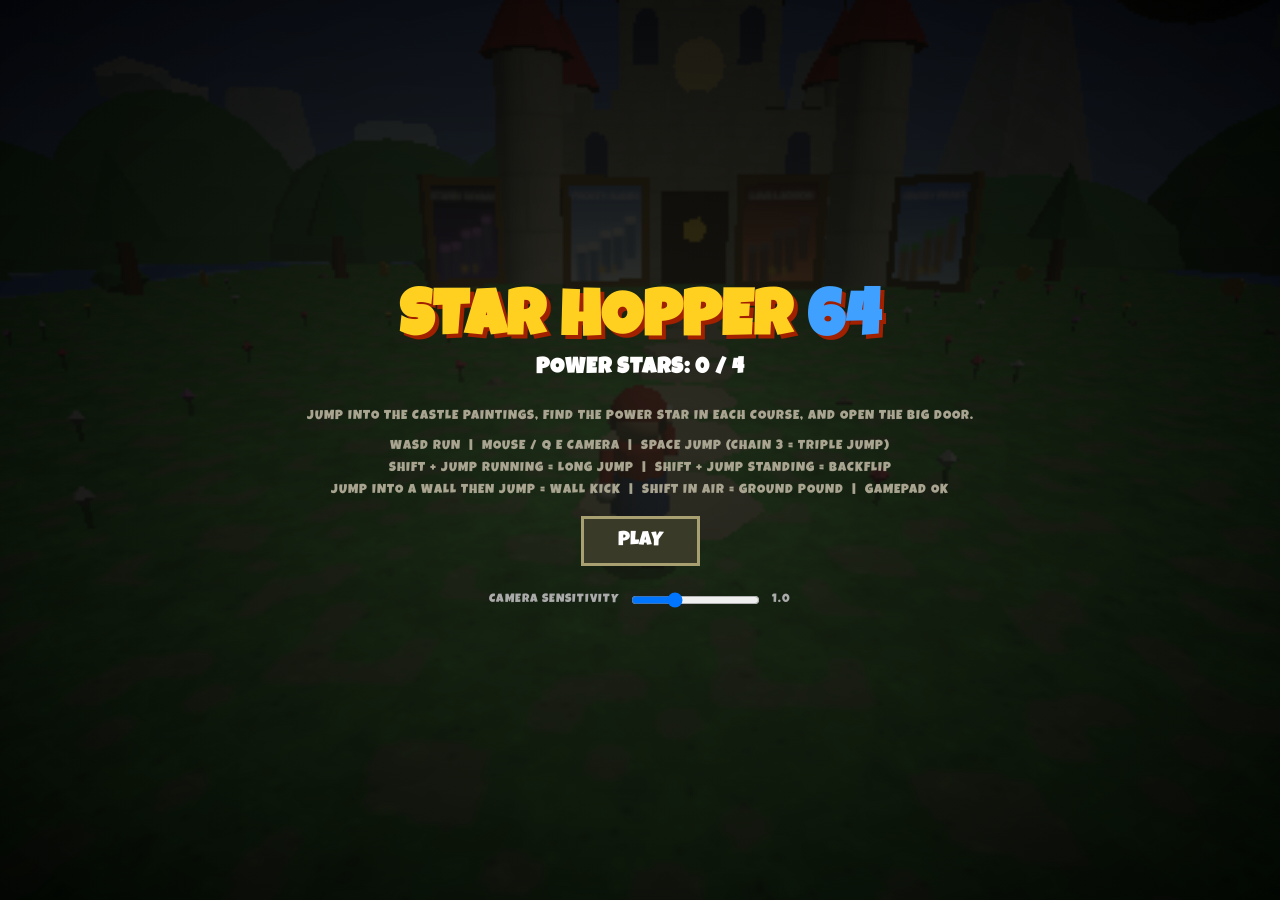
==== commit 5e238441: "Star Hopper 64: prettier hub and skies (stucco castle, battlements, windows, flags, hills, moat, flo" ====
--- a/star64/index.html
+++ b/star64/index.html
@@ -77,7 +77,7 @@
 renderer.toneMapping = THREE.NoToneMapping;
 const scene = new THREE.Scene();
 const camera = new THREE.PerspectiveCamera(62, 1, 0.1, 900);
-function resize() { const RH = 240; renderer.setSize(Math.round(RH * innerWidth / innerHeight), RH, false); camera.aspect = innerWidth / innerHeight; camera.updateProjectionMatrix(); }
+function resize() { const RH = isTouch ? 270 : 320; renderer.setSize(Math.round(RH * innerWidth / innerHeight), RH, false); camera.aspect = innerWidth / innerHeight; camera.updateProjectionMatrix(); }
 addEventListener('resize', resize); resize();
 const $ = id => document.getElementById(id);
 const rand = (a, b) => a + Math.random() * (b - a);
@@ -428,6 +428,7 @@
     const m = new THREE.Mesh(new THREE.CylinderGeometry(rand(8, 20), rand(20, 40), h, 7), std({ map: TX.rock, flatShading: true }));
     m.position.set(Math.cos(a) * r, -45 + h / 2, 60 + Math.sin(a) * r); level.add(m); }
 
+  addScenery({ clouds: P.lava ? 6 : 14, cloudY: -20, noSun: P.rings || P.lava });
   if (P.hub) { buildHub(); return; }
   // --- course ---
   const R = mkR(levelIdx * 977 + 3), rr = (a, b) => a + R() * (b - a), diff = Math.min(levelIdx, 8);
@@ -472,15 +473,56 @@
   player.spawn.set(0, 0, -2);
   respawn(true);
 }
-let paintings = [], castleDoor = null;
+let paintings = [], castleDoor = null, clouds = [], waterTex = null;
+function stuccoTex() {
+  const R = mkR(3), S = 64, n = fbm(S, R);
+  return makeTex(S, (x, y) => { const i = y * S + x; let c = mul([246, 232, 200], 0.9 + n[i] * 0.18);
+    if (y % 16 === 0 || (x + (Math.floor(y / 16) % 2) * 16) % 32 === 0) c = mul(c, 0.86); return c; }).tex;
+}
+function makeWaterTex() {
+  const R = mkR(9), S = 64, n = fbm(S, R, [[4, 0.5], [8, 0.3], [16, 0.2]]);
+  const t = makeTex(S, (x, y) => { const v = n[y * S + x]; return v > 0.62 ? [170, 220, 255] : v > 0.52 ? [70, 140, 240] : [40, 100, 220]; }).tex;
+  t.repeat.set(12, 12); return t;
+}
+function addScenery(opts) {
+  clouds = [];
+  const cm = new THREE.MeshLambertMaterial({ color: 0xffffff, emissive: 0x8090a0, flatShading: true, fog: false });
+  for (let i = 0; i < (opts.clouds || 14); i++) {
+    const g = new THREE.Group(), a = rand(0, Math.PI * 2), r = rand(90, 220);
+    for (let k = 0; k < 5; k++) { const m = new THREE.Mesh(new THREE.IcosahedronGeometry(rand(5, 9), 0), cm); m.position.set(k * 6 - 12, rand(-1, 3), rand(-3, 3)); m.scale.y = 0.6; g.add(m); }
+    g.position.set(Math.cos(a) * r, rand(35, 70) + (opts.cloudY || 0), Math.sin(a) * r); g.rotation.y = rand(0, 3); level.add(g); clouds.push(g);
+  }
+  if (!opts.noSun) {
+    const sunDisk = new THREE.Mesh(new THREE.CircleGeometry(16, 20), new THREE.MeshBasicMaterial({ color: 0xfffbe0, fog: false }));
+    const halo = new THREE.Mesh(new THREE.CircleGeometry(34, 20), new THREE.MeshBasicMaterial({ color: 0xfff4c0, transparent: true, opacity: 0.35, fog: false, depthWrite: false }));
+    const sg = new THREE.Group(); sg.add(halo); sg.add(sunDisk); halo.position.z = -0.5; sg.position.set(180, 150, -260); sg.lookAt(0, 0, 0); level.add(sg);
+  }
+}
+function lowHill(x, z, r, h, col) {
+  const m = new THREE.Mesh(new THREE.SphereGeometry(r, 9, 6, 0, Math.PI * 2, 0, Math.PI / 2), std({ color: col, flatShading: true }));
+  m.scale.y = h / r; m.position.set(x, -6, z); level.add(m);
+}
 function buildHub() {
   paintings = [];
   // big grassy plateau with a moat ring
   island(0, 0, 0, 70, 70, 6);
-  const moat = new THREE.Mesh(new THREE.RingGeometry(38, 60, 40), new THREE.MeshLambertMaterial({ color: 0x2a70e0, transparent: true, opacity: 0.85 }));
-  moat.rotation.x = -Math.PI / 2; moat.position.y = -1.5; level.add(moat);
+  waterTex = makeWaterTex();
+  const moat = new THREE.Mesh(new THREE.PlaneGeometry(400, 400), new THREE.MeshLambertMaterial({ map: waterTex, emissive: 0x102040 }));
+  for (let k = 0; k < 22; k++) { const a = k / 22 * Math.PI * 2; lowHill(Math.cos(a) * rand(95, 130), Math.sin(a) * rand(95, 130), rand(18, 30), rand(14, 30), k % 2 ? 0x3aa040 : 0x2e8a36); }
+  // stone path + bridge to the paintings
+  const pathM = std({ color: 0xc8b890, flatShading: true });
+  for (let k = 0; k < 9; k++) { const st = new THREE.Mesh(new THREE.CylinderGeometry(1.3, 1.4, 0.12, 7), pathM); st.position.set(rand(-0.4, 0.4), 0.05, -22 + k * 3.2); st.rotation.y = rand(0, 3); level.add(st); }
+  // flowers & bushes
+  for (let k = 0; k < 60; k++) { const x = rand(-32, 32), z = rand(-32, 10); if (Math.abs(x) < 3) continue;
+    const col = [0xff4060, 0xffe040, 0xffffff, 0xff80ff][k % 4];
+    const stem = new THREE.Mesh(new THREE.BoxGeometry(0.06, 0.4, 0.06), std({ color: 0x208020 })); stem.position.set(x, 0.2, z); level.add(stem);
+    const head = new THREE.Mesh(new THREE.OctahedronGeometry(0.16, 0), std({ color: col, flatShading: true })); head.position.set(x, 0.45, z); level.add(head); }
+  for (let k = 0; k < 10; k++) { const a = k / 10 * Math.PI * 2 + 0.3; const x = Math.cos(a) * 33, z = Math.sin(a) * 33 - 2;
+    if (z < -18 && Math.abs(x) < 14) continue;
+    const bush = new THREE.Mesh(new THREE.IcosahedronGeometry(1.4, 0), std({ color: 0x2e9a3a, flatShading: true })); bush.position.set(x, 0.7, z); bush.scale.y = 0.7; level.add(bush); }
+  moat.rotation.x = -Math.PI / 2; moat.position.y = -2.5; level.add(moat);
   // castle
-  const wallM = std({ map: TX.stone, color: 0xfff4dc }), roofM = std({ color: 0xd02020, flatShading: true }), darkM = std({ color: 0x3a2010 });
+  const wallM = std({ map: stuccoTex() }), roofM = std({ color: 0xd02020, flatShading: true }), darkM = std({ color: 0x3a2010 });
   const keep = (x, z, w, h, d) => { const m = new THREE.Mesh(worldBox(w, h, d, 3), wallM); m.position.set(x, h / 2, z); level.add(m); addBox(x - w / 2, 0, z - d / 2, x + w / 2, h, z + d / 2, 'solid', m); return m; };
   keep(0, 22, 20, 10, 12); keep(0, 24, 10, 17, 8);
   const roof = new THREE.Mesh(new THREE.ConeGeometry(7.5, 7, 4), roofM); roof.position.set(0, 20.5, 24); roof.rotation.y = Math.PI / 4; level.add(roof);
@@ -489,6 +531,16 @@
     addBox(tx - 2, 0, tz - 2, tx + 2, 13, tz + 2, 'solid', tw);
     const cone = new THREE.Mesh(new THREE.ConeGeometry(2.8, 5, 10), roofM); cone.position.set(tx, 15.5, tz); level.add(cone);
   }
+  const batM = std({ color: 0xe8dcc0, flatShading: true });
+  for (let k = 0; k < 9; k++) { const b1 = new THREE.Mesh(new THREE.BoxGeometry(1.1, 1, 1.1), batM); b1.position.set(-9 + k * 2.25, 10.5, 16.2); level.add(b1); }
+  for (let k = 0; k < 5; k++) { const b2 = new THREE.Mesh(new THREE.BoxGeometry(1, 1, 1), batM); b2.position.set(-4 + k * 2, 17.5, 20.2); level.add(b2); }
+  const winM = new THREE.MeshBasicMaterial({ color: 0x203060 });
+  for (const [wx, wy] of [[-6, 7], [6, 7], [-3, 13.5], [3, 13.5]]) { const w = new THREE.Mesh(new THREE.PlaneGeometry(1.4, 2.2), winM); w.position.set(wx, wy, 15.95); w.rotation.y = Math.PI; level.add(w);
+    const arch = new THREE.Mesh(new THREE.CircleGeometry(0.7, 8, 0, Math.PI), winM); arch.position.set(wx, wy + 1.1, 15.95); arch.rotation.y = Math.PI; level.add(arch); }
+  for (const [tx, tz] of [[-10, 16], [10, 16], [-10, 28], [10, 28], [0, 24]]) {
+    const top = tz === 24 ? 24 : 18, pole = new THREE.Mesh(new THREE.CylinderGeometry(0.06, 0.06, 3, 5), std({ color: 0x604020 })); pole.position.set(tx, top + 1.5, tz); level.add(pole);
+    const fl = new THREE.Mesh(new THREE.PlaneGeometry(1.6, 0.9, 4, 1), std({ color: 0xffd020, side: THREE.DoubleSide })); fl.position.set(tx + 0.8, top + 2.5, tz); level.add(fl);
+    flags.push({ g: { userData: { cloth: fl } }, x: 1e9, y: 0, z: 1e9, final: false, hit: true }); }
   const door = new THREE.Mesh(new THREE.BoxGeometry(4, 5.5, 0.3), darkM); door.position.set(0, 2.75, 15.9); level.add(door);
   const lockStar = new THREE.Mesh(new THREE.CircleGeometry(0.8, 5), new THREE.MeshBasicMaterial({ color: 0xffd020 })); lockStar.position.set(0, 3.2, 15.7); lockStar.rotation.y = Math.PI; level.add(lockStar);
   castleDoor = { x: 0, z: 15.6 };
@@ -515,7 +567,7 @@
   for (const [bx, bz] of [[-20, -18], [18, -14]]) { const b = { min: new V3(bx - 5, 0, bz - 3), max: new V3(bx + 5, 0, bz + 3) }; addEnemy(b); }
   // trees
   for (let k = 0; k < 14; k++) { const a = k / 14 * Math.PI * 2 + 0.2, r = 30; const x = Math.cos(a) * r, z = Math.sin(a) * r;
-    if (z > 8 && Math.abs(x) < 16) continue;
+    if ((z > 8 && Math.abs(x) < 16) || (z < -18 && Math.abs(x) < 14)) continue;
     const trunk = new THREE.Mesh(new THREE.CylinderGeometry(0.35, 0.45, 3, 6), std({ color: 0x6a4020 })); trunk.position.set(x, 1.5, z); level.add(trunk);
     const top = new THREE.Mesh(new THREE.ConeGeometry(2, 4.5, 7), std({ color: 0x208a30, flatShading: true })); top.position.set(x, 5, z); level.add(top);
     addBox(x - 0.4, 0, z - 0.4, x + 0.4, 3, z + 0.4, 'solid', trunk); }
@@ -784,6 +836,8 @@
   const h = pl.pos.y - top; blob.scale.setScalar(clamp(1 - h / 14, 0.35, 1)); blob.material.opacity = clamp(0.5 - h / 30, 0.15, 0.5);
 }
 function updateWorld(dt, t) {
+  for (const c of clouds) c.rotation.y += dt * 0.01, c.position.x += Math.sin(t * 0.05 + c.position.z) * dt * 0.8;
+  if (waterTex && P && P.hub) { waterTex.offset.x = t * 0.02; waterTex.offset.y = Math.sin(t * 0.3) * 0.05; }
   for (const mv of movers) placeMover(mv, dt);
   for (const b of boxes) if (b.bump > 0) { b.bump = Math.max(0, b.bump - dt * 5); b.mesh.position.y = b.baseY + Math.sin(b.bump * Math.PI) * 0.35; }
   for (const c of coins) if (c.alive) c.m.rotation.y = t * 3;
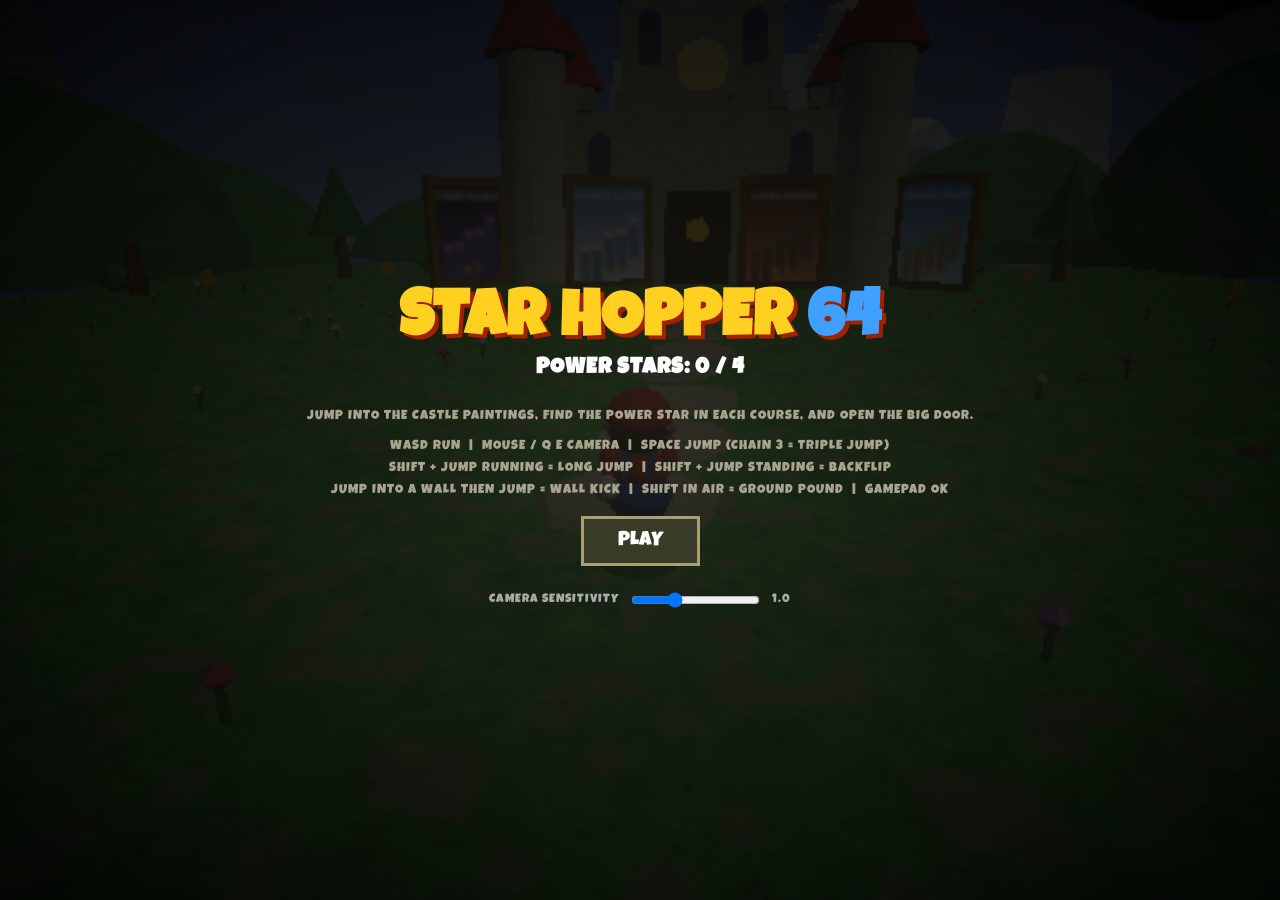
==== commit cfc0636f: "Star Hopper 64: detailed hero, a boss per course, background music - Rebuilt hero: round smooth shap" ====
--- a/star64/index.html
+++ b/star64/index.html
@@ -26,6 +26,9 @@
   #lives{position:absolute;left:18px;top:84px;font-size:16px;color:#c8c0a8}
   #right{position:absolute;right:18px;top:14px;text-align:right;font-size:14px;line-height:22px}
   #right big{font-size:22px;color:#e8c050}
+  #bossbar{position:absolute;left:50%;bottom:18px;transform:translateX(-50%);text-align:center;font-size:18px;color:#ffd020;display:none}
+  #bosshp{width:260px;height:14px;border:3px solid #000;background:#400;margin:6px auto 0}
+  #bosshp i{display:block;height:100%;background:linear-gradient(#ff6060,#c01010)}
   #center{position:absolute;left:0;right:0;top:28%;text-align:center;font-size:30px;color:#e8c050;opacity:0}
   #center small{display:block;font-size:14px;color:#e8e4d8;margin-top:8px}
   #pop{position:absolute;left:0;right:0;top:62%;text-align:center;font-size:16px;opacity:0}
@@ -56,6 +59,7 @@
   <div id="right" class="sh"></div>
   <div id="center" class="sh"></div>
   <div id="pop" class="sh"></div>
+  <div id="bossbar" class="sh"><span id="bossname"></span><div id="bosshp"></div></div>
 </div>
 <div id="touch">
   <div id="joy"><div id="knob"></div></div>
@@ -108,6 +112,39 @@
 function tone(f, d, type = 'square', slide = 0, vol = 0.05) { try { const a = ac(), o = a.createOscillator(), g = a.createGain(), t = a.currentTime;
   o.type = type; o.frequency.setValueAtTime(f, t); if (slide) o.frequency.exponentialRampToValueAtTime(Math.max(20, f + slide), t + d);
   g.gain.setValueAtTime(vol, t); g.gain.exponentialRampToValueAtTime(0.0001, t + d); o.connect(g); g.connect(a.destination); o.start(t); o.stop(t + d); } catch (e) {} }
+// ---- original background music (hub, 4 courses, boss) ----
+const music = (() => {
+  const SONGS = [
+    { bpm: 126, lead: [76,0,79,0,84,0,83,81, 79,0,76,0,77,79,0,0, 74,0,77,0,81,0,79,77, 76,0,72,0,74,0,0,0], bass: [48,0,55,0,52,0,55,0, 53,0,57,0,48,0,55,0, 50,0,57,0,53,0,57,0, 55,0,59,0,43,0,47,0], chord: [[60,64,67],[65,69,72],[62,65,69],[67,71,74]] },
+    { bpm: 104, lead: [69,0,0,72,71,0,69,0, 64,0,0,0,65,64,62,0, 69,0,0,72,74,0,76,0, 74,72,71,0,69,0,0,0], bass: [45,0,45,0,45,0,52,0, 41,0,41,0,41,0,48,0, 43,0,43,0,43,0,50,0, 40,0,40,0,44,0,40,0], chord: [[57,60,64],[53,57,60],[55,59,62],[52,56,59]] },
+    { bpm: 138, lead: [79,0,78,79,0,83,0,79, 81,0,79,78,76,0,74,0, 76,0,78,79,0,81,0,83, 84,0,83,81,79,0,0,0], bass: [43,0,50,0,55,0,50,0, 45,0,52,0,57,0,52,0, 47,0,54,0,59,0,54,0, 48,0,55,0,50,0,57,0], chord: [[55,59,62],[57,60,64],[59,62,66],[60,64,67]] },
+    { bpm: 96, lead: [81,0,0,0,79,0,76,0, 74,0,0,0,76,0,0,0, 72,0,0,0,74,0,76,0, 79,0,0,0,76,0,0,0], bass: [45,0,0,0,52,0,0,0, 41,0,0,0,48,0,0,0, 43,0,0,0,50,0,0,0, 40,0,0,0,47,0,0,0], chord: [[69,72,76],[65,69,72],[67,71,74],[64,67,71]] },
+    { bpm: 152, lead: [64,0,64,67,0,64,70,0, 69,0,67,0,64,0,63,0, 64,0,64,67,0,64,70,0, 72,0,71,0,70,0,69,0], bass: [40,40,0,40,40,0,40,0, 41,41,0,41,41,0,41,0, 40,40,0,40,40,0,40,0, 38,38,0,38,39,0,39,0], chord: [[52,55,59],[53,56,60],[52,55,59],[50,53,57]] },
+  ];
+  let on = false, song = 0, step = 0, next = 0, out = null;
+  const f = m => 440 * Math.pow(2, (m - 69) / 12);
+  function note(t, m, d, type, v) { const o = AC.createOscillator(), g = AC.createGain(); o.type = type; o.frequency.value = f(m);
+    g.gain.setValueAtTime(0.0001, t); g.gain.linearRampToValueAtTime(v, t + 0.01); g.gain.setValueAtTime(v, t + d * 0.6); g.gain.linearRampToValueAtTime(0.0001, t + d);
+    o.connect(g); g.connect(out); o.start(t); o.stop(t + d + 0.02); }
+  setInterval(() => {
+    if (!on || !AC) return;
+    const sg = SONGS[song], sd = 60 / sg.bpm / 4;
+    while (next < AC.currentTime + 0.2) {
+      const i = step % 32, L = sg.lead[i], B = sg.bass[i];
+      if (L) note(next, L, sd * 1.7, 'triangle', 0.09);
+      if (L && song !== 3) note(next, L + 12, sd * 0.9, 'square', 0.012);
+      if (B) note(next, B, sd * 1.8, 'triangle', 0.13);
+      if (i % 8 === 0) for (const m of sg.chord[(i / 8) | 0]) note(next, m, sd * 7.5, 'sine', 0.025);
+      if (i % 4 === 0 && song !== 3) { try { const s2 = AC.createBufferSource(), g2 = AC.createGain(), fl = AC.createBiquadFilter(); s2.buffer = NOISE; fl.type = 'highpass'; fl.frequency.value = 6000;
+        g2.gain.setValueAtTime(0.05, next); g2.gain.exponentialRampToValueAtTime(0.001, next + 0.05); s2.connect(fl); fl.connect(g2); g2.connect(out); s2.start(next, Math.random()); s2.stop(next + 0.06); } catch (e) {} }
+      next += sd; step++;
+    }
+  }, 30);
+  return {
+    play(i) { try { ac(); if (!out) { out = AC.createGain(); out.gain.value = 0.8; out.connect(AC.destination); } if (on && song === i) return; song = i; step = 0; next = AC.currentTime + 0.1; on = true; } catch (e) {} },
+    stop() { on = false; },
+  };
+})();
 const SFX = {
   jump: n => tone([330, 400, 500][n], 0.2, 'square', 500 + n * 200, 0.05),
   coin: () => { tone(988, 0.07, 'square', 0, 0.04); setTimeout(() => tone(1319, 0.25, 'square', 0, 0.04), 60); },
@@ -240,51 +277,146 @@
 
 // ======================= hero (3D plumber) =======================
 function buildHero() {
-  const g = new THREE.Group(), M = (c, r = 0.7, m = 0) => std({ color: c, roughness: r, metalness: m });
-  const red = M(0xb01a14, 0.6), blue = M(0x223e8c, 0.85), skin = M(0xe8a880, 0.65), white = M(0xeeeae0, 0.6), brown = M(0x4a2810, 0.55),
-    dark = M(0x2a160a, 0.9), gold = M(0xd8a830, 0.3, 0.8), eyeB = M(0x2050c0, 0.3);
+  const g = new THREE.Group(), M = c => new THREE.MeshLambertMaterial({ color: c });
+  const red = M(0xd81e1e), redD = M(0xa01010), blue = M(0x2448c8), skin = M(0xf5c296), white = M(0xffffff), brown = M(0x6b3a14),
+    dark = M(0x2a1206), gold = M(0xffd24a), iris = M(0x1f5fe0), black = M(0x000000);
   const add = (geo, mat, x, y, z, parent = g) => { const m = new THREE.Mesh(geo, mat); m.position.set(x, y, z); parent.add(m); return m; };
-  const H = { g, legs: [], arms: [] };
+  const sph = (r, a = 18, b = 14) => new THREE.SphereGeometry(r, a, b);
+  const H = { g, legs: [], arms: [], eyes: [] };
+  // legs + big shoes
   for (const s of [-1, 1]) {
-    const leg = new THREE.Group(); leg.position.set(s * 0.17, 0.72, 0); g.add(leg);
-    add(new THREE.CylinderGeometry(0.13, 0.12, 0.5, 10), blue, 0, -0.25, 0, leg);
-    const shoe = add(new THREE.SphereGeometry(0.16, 12, 8), brown, 0, -0.56, 0.07, leg); shoe.scale.set(1, 0.62, 1.55);
-    add(new THREE.BoxGeometry(0.26, 0.04, 0.42), dark, 0, -0.64, 0.07, leg);
+    const leg = new THREE.Group(); leg.position.set(s * 0.15, 0.7, 0); g.add(leg);
+    add(new THREE.CylinderGeometry(0.125, 0.11, 0.36, 14), blue, 0, -0.17, 0, leg);
+    const shoe = add(sph(0.17), brown, 0, -0.43, 0.07, leg); shoe.scale.set(1.05, 0.72, 1.55);
+    const sole = add(new THREE.CylinderGeometry(0.17, 0.17, 0.05, 16), dark, 0, -0.52, 0.07, leg); sole.scale.z = 1.5;
     H.legs.push(leg);
   }
-  add(new THREE.CylinderGeometry(0.3, 0.35, 0.46, 14), blue, 0, 0.94, 0);                  // overalls
-  add(new THREE.CylinderGeometry(0.28, 0.3, 0.3, 14), red, 0, 1.3, 0);                     // shirt
-  add(new THREE.SphereGeometry(0.28, 14, 8, 0, Math.PI * 2, 0, Math.PI / 2), red, 0, 1.44, 0).scale.y = 0.5;
-  add(new THREE.BoxGeometry(0.4, 0.26, 0.05), blue, 0, 1.2, 0.27);                         // bib
-  for (const s of [-1, 1]) { const st = add(new THREE.BoxGeometry(0.07, 0.34, 0.06), blue, s * 0.14, 1.34, 0.25); st.rotation.x = -0.2;
-    add(new THREE.SphereGeometry(0.045, 8, 6), gold, s * 0.14, 1.22, 0.3); }
+  // round belly overalls + shirt chest
+  const belly = add(sph(0.37, 22, 16), blue, 0, 0.9, 0); belly.scale.set(1, 0.92, 0.9);
+  const chest = add(sph(0.33, 22, 16), red, 0, 1.2, -0.01); chest.scale.set(1.05, 0.78, 0.88);
+  const bib = add(new THREE.CylinderGeometry(0.34, 0.36, 0.26, 22, 1, true, -0.75, 1.5), blue, 0, 1.13, 0); bib.material = new THREE.MeshLambertMaterial({ color: 0x2448c8, side: THREE.DoubleSide });
   for (const s of [-1, 1]) {
-    const arm = new THREE.Group(); arm.position.set(s * 0.36, 1.38, 0); g.add(arm);
-    add(new THREE.CylinderGeometry(0.085, 0.08, 0.42, 8), red, 0, -0.2, 0, arm);
-    add(new THREE.SphereGeometry(0.12, 10, 8), white, 0, -0.46, 0, arm);
+    const strap = add(new THREE.BoxGeometry(0.075, 0.3, 0.05), blue, s * 0.14, 1.3, 0.25); strap.rotation.x = -0.35; strap.rotation.z = s * 0.08;
+    const back = add(new THREE.BoxGeometry(0.075, 0.3, 0.05), blue, s * 0.14, 1.28, -0.24); back.rotation.x = 0.35;
+    add(sph(0.05, 10, 8), gold, s * 0.13, 1.17, 0.33);
+  }
+  // arms with puffy gloves and cuffs
+  for (const s of [-1, 1]) {
+    const arm = new THREE.Group(); arm.position.set(s * 0.34, 1.33, 0); g.add(arm);
+    add(sph(0.11, 12, 10), red, 0, 0, 0, arm);
+    add(new THREE.CylinderGeometry(0.085, 0.08, 0.28, 12), red, 0, -0.15, 0, arm);
+    const cuff = add(new THREE.TorusGeometry(0.085, 0.035, 8, 14), white, 0, -0.29, 0, arm); cuff.rotation.x = Math.PI / 2;
+    const glove = add(sph(0.13, 14, 12), white, 0, -0.39, 0.01, arm); glove.scale.set(1, 1.05, 0.9);
+    const thumb = add(sph(0.05, 8, 6), white, -s * 0.09, -0.34, 0.06, arm);
     H.arms.push(arm);
   }
-  const head = new THREE.Group(); head.position.y = 1.78; g.add(head); H.head = head;
-  add(new THREE.SphereGeometry(0.3, 18, 14), skin, 0, 0, 0, head);
-  add(new THREE.SphereGeometry(0.11, 10, 8), skin, 0, -0.03, 0.3, head);                  // nose
-  const mus = add(new THREE.BoxGeometry(0.36, 0.08, 0.1), dark, 0, -0.13, 0.26, head); mus.rotation.x = 0.2;
+  // head: big and round
+  const head = new THREE.Group(); head.position.y = 1.72; g.add(head); H.head = head;
+  const skull = add(sph(0.36, 28, 20), skin, 0, 0, 0, head); skull.scale.set(1, 1.03, 0.98);
+  add(sph(0.15, 16, 12), skin, 0, -0.04, 0.35, head);                                   // big nose
   for (const s of [-1, 1]) {
-    const e = add(new THREE.SphereGeometry(0.065, 10, 8), white, s * 0.1, 0.07, 0.25, head); e.scale.set(0.8, 1.3, 0.6);
-    add(new THREE.SphereGeometry(0.035, 8, 6), eyeB, s * 0.1, 0.07, 0.295, head);
-    add(new THREE.SphereGeometry(0.07, 8, 6), skin, s * 0.3, 0, 0, head);
-    const hair = add(new THREE.BoxGeometry(0.08, 0.14, 0.2), dark, s * 0.26, -0.02, -0.08, head); hair.rotation.z = s * 0.2;
-  }
-  add(new THREE.SphereGeometry(0.325, 18, 10, 0, Math.PI * 2, 0, Math.PI / 2), red, 0, 0.04, 0, head);   // cap
-  const brim = add(new THREE.CylinderGeometry(0.24, 0.26, 0.04, 16, 1, false, -Math.PI / 2, Math.PI), red, 0, 0.06, 0.2, head); brim.scale.z = 1.25;
-  const badge = add(new THREE.CircleGeometry(0.1, 16), white, 0, 0.2, 0.27, head); badge.rotation.x = -0.45;
+    const mu = add(sph(0.1, 12, 8), dark, s * 0.11, -0.15, 0.3, head); mu.scale.set(1.45, 0.6, 0.7); mu.rotation.z = s * 0.35;   // mustache halves
+    const eyeG = new THREE.Group(); eyeG.position.set(s * 0.115, 0.09, 0.28); head.add(eyeG);
+    const ew = add(sph(0.09, 14, 12), white, 0, 0, 0, eyeG); ew.scale.set(0.72, 1.2, 0.55);
+    add(sph(0.052, 12, 10), iris, 0, -0.01, 0.04, eyeG).scale.z = 0.5;
+    add(sph(0.026, 8, 6), black, 0, -0.01, 0.065, eyeG);
+    add(sph(0.012, 6, 4), white, 0.015, 0.02, 0.075, eyeG);
+    H.eyes.push(eyeG);
+    const brow = add(new THREE.BoxGeometry(0.13, 0.035, 0.03), dark, s * 0.115, 0.23, 0.31, head); brow.rotation.z = -s * 0.18;
+    add(sph(0.085, 10, 8), skin, s * 0.35, 0, -0.02, head);                             // ears
+    const burn = add(new THREE.BoxGeometry(0.06, 0.16, 0.12), dark, s * 0.31, -0.02, 0.08, head); burn.rotation.z = s * 0.15;
+  }
+  const hair = add(sph(0.3, 16, 10), dark, 0, -0.06, -0.14, head); hair.scale.set(1.12, 0.75, 0.9);
+  // cap
+  const dome = add(new THREE.SphereGeometry(0.375, 28, 14, 0, Math.PI * 2, 0, Math.PI / 2), red, 0, 0.07, -0.01, head); dome.scale.set(1, 0.88, 1.02);
+  add(new THREE.CylinderGeometry(0.372, 0.375, 0.09, 28), redD, 0, 0.08, -0.01, head);
+  const brim = add(new THREE.CylinderGeometry(0.31, 0.33, 0.045, 24, 1, false, -Math.PI / 2, Math.PI), red, 0, 0.075, 0.2, head); brim.scale.set(1, 1, 1.35); brim.rotation.x = 0.12;
   const bd = document.createElement('canvas'); bd.width = bd.height = 64; const bg = bd.getContext('2d');
-  bg.fillStyle = '#eeeae0'; bg.fillRect(0, 0, 64, 64); bg.fillStyle = '#b01a14'; bg.font = 'bold 48px Impact,sans-serif'; bg.textAlign = 'center'; bg.fillText('P', 32, 50);
-  const bt = new THREE.CanvasTexture(bd); bt.colorSpace = THREE.SRGBColorSpace; badge.material = std({ map: bt, roughness: 0.6 });
+  bg.fillStyle = '#fff'; bg.beginPath(); bg.arc(32, 32, 30, 0, 7); bg.fill(); bg.fillStyle = '#d81e1e'; bg.font = 'bold 44px Impact,sans-serif'; bg.textAlign = 'center'; bg.fillText('P', 32, 48);
+  const bt = new THREE.CanvasTexture(bd); bt.colorSpace = THREE.SRGBColorSpace;
+  const badge = add(new THREE.CircleGeometry(0.12, 20), new THREE.MeshBasicMaterial({ map: bt, transparent: true }), 0, 0.24, 0.335, head); badge.rotation.x = -0.5;
   shadowed(g);
   return H;
 }
 
-// ======================= alien trooper enemy =======================
+const BOSSES = [
+  { name: 'KING GLOB', col: 0x8a4a20, col2: 0xd09060, crown: 0xffd020, speed: 1 },
+  { name: 'MAGMA BRUTE', col: 0x402020, col2: 0xff6020, crown: 0xff3000, speed: 1.15 },
+  { name: 'FROST TITAN', col: 0x3050c0, col2: 0xc0e0ff, crown: 0xe0ffff, speed: 1.25 },
+  { name: 'NEBULA WARLORD', col: 0x208050, col2: 0xa0ffc0, crown: 0xff40ff, speed: 1.4 },
+];
+let boss = null, shock = [];
+const areaSong = () => P.hub ? 0 : [2, 1, 0, 3][levelIdx % 4];
+function spawnBoss(arena) {
+  const def = BOSSES[levelIdx % BOSSES.length];
+  const a = buildAlien({ enemy: [def.col, def.col2], eye: 0xffffff });
+  const g = a.g; g.scale.setScalar(2.8);
+  // crown + angry brows
+  const crownM = new THREE.MeshLambertMaterial({ color: def.crown, emissive: new THREE.Color(def.crown).multiplyScalar(0.25) });
+  const crown = new THREE.Mesh(new THREE.CylinderGeometry(0.22, 0.26, 0.14, 10, 1, true), crownM); crown.material.side = THREE.DoubleSide; crown.position.set(0, 1.75, 0.03); g.add(crown);
+  for (let k = 0; k < 5; k++) { const sp = new THREE.Mesh(new THREE.ConeGeometry(0.05, 0.14, 5), crownM); const an = k / 5 * Math.PI * 2; sp.position.set(Math.sin(an) * 0.22, 1.88, 0.03 + Math.cos(an) * 0.22); g.add(sp); }
+  const stars = new THREE.Group(); stars.position.y = 2.1; stars.visible = false; g.add(stars);
+  for (let k = 0; k < 3; k++) { const st = new THREE.Mesh(new THREE.OctahedronGeometry(0.08), new THREE.MeshBasicMaterial({ color: 0xffff60 })); st.position.set(Math.cos(k * 2.1) * 0.3, 0, Math.sin(k * 2.1) * 0.3); stars.add(st); }
+  level.add(g);
+  const c = new V3((arena.min.x + arena.max.x) / 2, arena.max.y, (arena.min.z + arena.max.z) / 2 + 3);
+  boss = { def, a, g, stars, pos: c.clone(), home: c.clone(), arena, hp: 3, maxHp: 3, st: 'intro', t: 1.5, vy: 0, dir: new V3(0, 0, -1), inv: 0, walk: 0, face: Math.PI };
+  $('bossname').textContent = def.name; $('bossbar').style.display = 'none';
+}
+function updateBoss(dt) {
+  const b = boss; if (!b) return;
+  const pl = player, sp = b.def.speed * (1 + (b.maxHp - b.hp) * 0.25);
+  const inArena = pl.pos.x > b.arena.min.x - 1 && pl.pos.x < b.arena.max.x + 1 && pl.pos.z > b.arena.min.z - 1 && pl.pos.z < b.arena.max.z + 1 && pl.pos.y > b.arena.max.y - 2;
+  if (b.st !== 'dead') $('bossbar').style.display = inArena ? 'block' : 'none';
+  if (inArena && !b.met) { b.met = true; centerMsg(b.def.name, 'STOMP IT 3 TIMES!'); music.play(4); }
+  $('bosshp').innerHTML = `<i style="width:${b.hp / b.maxHp * 100}%"></i>`;
+  b.t -= dt; b.inv -= dt;
+  const toP = new V3(pl.pos.x - b.pos.x, 0, pl.pos.z - b.pos.z), dist = toP.length(); if (dist > 0.01) toP.divideScalar(dist);
+  const clampArena = () => { b.pos.x = clamp(b.pos.x, b.arena.min.x + 1.6, b.arena.max.x - 1.6); b.pos.z = clamp(b.pos.z, b.arena.min.z + 1.6, b.arena.max.z - 1.6); };
+  let moving = false;
+  if (b.st === 'intro') { if (b.t <= 0 && inArena) { b.st = 'walk'; b.t = 2; } }
+  else if (b.st === 'walk') {
+    if (!inArena) { b.t = 1; } else { b.pos.addScaledVector(toP, 2.4 * sp * dt); moving = true; b.face = Math.atan2(toP.x, toP.z); }
+    clampArena();
+    if (b.t <= 0) { if (dist > 5 && Math.random() < 0.6) { b.st = 'windup'; b.t = 0.7; b.dir.copy(toP); } else { b.st = 'jump'; b.vy = 14; b.t = 5; SFX.jump(0); } }
+  } else if (b.st === 'windup') { b.g.rotation.z = Math.sin(b.t * 60) * 0.06; if (b.t <= 0) { b.st = 'charge'; b.t = 1.1; b.g.rotation.z = 0; SFX.stomp(); } }
+  else if (b.st === 'charge') {
+    b.pos.addScaledVector(b.dir, 13 * sp * dt); moving = true; b.walk += dt * 10; b.face = Math.atan2(b.dir.x, b.dir.z);
+    const before = b.pos.clone(); clampArena();
+    if (before.distanceTo(b.pos) > 0.01) { b.st = 'stun'; b.t = 2.2; shake = 0.4; SFX.pound(); dust(b.pos.clone().setY(b.pos.y + 1), 12); }
+    else if (b.t <= 0) { b.st = 'walk'; b.t = 1.5; }
+  } else if (b.st === 'jump') {
+    b.vy -= 34 * P.grav * dt; b.pos.y += b.vy * dt;
+    if (b.pos.y <= b.home.y && b.vy < 0) { b.pos.y = b.home.y; b.st = 'walk'; b.t = 1.8; SFX.pound(); shake = 0.6; dust(b.pos, 16);
+      const ring = new THREE.Mesh(new THREE.TorusGeometry(1, 0.18, 6, 32), new THREE.MeshBasicMaterial({ color: 0xffe080, transparent: true, opacity: 0.9 }));
+      ring.rotation.x = Math.PI / 2; ring.position.copy(b.pos).setY(b.pos.y + 0.25); level.add(ring); shock.push({ m: ring, r: 1, hit: false }); }
+  } else if (b.st === 'stun') { b.stars.visible = true; b.stars.rotation.y += dt * 6; if (b.t <= 0) { b.st = 'walk'; b.t = 1.5; b.stars.visible = false; } }
+  else if (b.st === 'dead') {
+    b.g.rotation.y += dt * 12; b.g.scale.multiplyScalar(1 - dt * 1.5); b.pos.y += dt * 2;
+    if (b.t <= 0) { level.remove(b.g); const fin = flags.find(f => f.final); fin.locked = false; fin.g.visible = true; fin.g.position.y = fin.y + 12; fin.drop = true;
+      centerMsg('A POWER STAR APPEARED!', ''); SFX.oneup(); boss = null; music.play(areaSong()); return; }
+  }
+  // shockwaves: jump over them!
+  shock = shock.filter(w => { w.r += dt * 11; w.m.scale.setScalar(w.r); w.m.material.opacity = Math.max(0, 1 - w.r / 13);
+    if (!w.hit && pl.onG && Math.abs(Math.hypot(pl.pos.x - w.m.position.x, pl.pos.z - w.m.position.z) - w.r) < 0.7 && Math.abs(pl.pos.y - w.m.position.y) < 1 && pl.inv <= 0) { w.hit = true; hurt(); pl.vel.y = 8; }
+    if (w.r > 13) { level.remove(w.m); return false; } return true; });
+  // contact: stomp or get hurt
+  if (b.st !== 'dead' && b.st !== 'intro') {
+    const hd = Math.hypot(pl.pos.x - b.pos.x, pl.pos.z - b.pos.z);
+    if (hd < 1.9 && pl.pos.y < b.pos.y + 5.2 && pl.pos.y + HH > b.pos.y) {
+      if (pl.vel.y < 0 && pl.pos.y > b.pos.y + 3.6 && b.inv <= 0) {
+        b.hp--; b.inv = 1; pl.vel.y = 16; pl.pound = 0; SFX.stomp(); shake = 0.4; dust(pl.pos, 10, b.def.col2); score += 1000;
+        if (b.hp <= 0) { b.st = 'dead'; b.t = 1.4; $('bossbar').style.display = 'none'; pop(b.def.name + ' DEFEATED!'); SFX.flag(); }
+        else { b.st = 'walk'; b.t = 1.2; b.stars.visible = false; pop(['', 'ONE MORE!', 'NICE!'][b.hp] || 'HIT!'); }
+      } else if (pl.inv <= 0) { hurt(); const l = hd || 1; pl.vel.x = (pl.pos.x - b.pos.x) / l * 12; pl.vel.z = (pl.pos.z - b.pos.z) / l * 12; pl.vel.y = 8; }
+    }
+  }
+  if (moving) b.walk += dt * 6 * sp;
+  b.a.legs[0].rotation.x = Math.sin(b.walk) * 0.6; b.a.legs[1].rotation.x = -Math.sin(b.walk) * 0.6;
+  b.g.position.set(b.pos.x, b.pos.y + (moving ? Math.abs(Math.sin(b.walk)) * 0.2 : 0), b.pos.z);
+  if (b.st !== 'dead') b.g.rotation.y = lerpAngle(b.g.rotation.y, b.face, Math.min(1, dt * 8));
+  b.g.visible = !(b.inv > 0 && Math.floor(b.inv * 14) % 2 === 0 && b.st !== 'dead');
+}
+
 function buildAlien(P) {
   const g = new THREE.Group(), body = std({ color: P.enemy[0], roughness: 0.6 }), light = std({ color: P.enemy[1], roughness: 0.5 }),
     armor = std({ color: 0x3a3c40, roughness: 0.45, metalness: 0.6 }), eye = new THREE.MeshBasicMaterial({ color: P.eye });
@@ -327,6 +459,7 @@
 
 // ======================= level building =======================
 function clearLevel() {
+  boss = null; shock = []; $('bossbar').style.display = 'none';
   if (level) { scene.remove(level); level.traverse(o => { if (o.geometry) o.geometry.dispose(); }); }
   Object.values(TX || {}).forEach(t => t.dispose && t.dispose());
   parts.forEach(p => scene.remove(p.m));
@@ -466,9 +599,11 @@
   heading = clamp(heading, -0.4, 0.4);
   const fd = Math.max(prev.w, prev.d) / 2 + 4 + 6;
   const fx = prev.x + Math.sin(heading) * fd, fz = prev.z + Math.cos(heading) * fd;
-  island(fx, prev.y, fz, 12, 12, 4);
+  const arena = island(fx, prev.y, fz + 3, 17, 17, 4);
   for (let k = 0; k < 5; k++) addCoin(fx - 3 + k * 1.5, prev.y + 1, fz - 3);
-  addFlag(fx, prev.y, fz + 2, true);
+  addFlag(fx, prev.y, fz + 3, true);
+  const fin = flags[flags.length - 1]; fin.locked = true; fin.g.visible = false;
+  spawnBoss(arena);
   // player spawn
   player.spawn.set(0, 0, -2);
   respawn(true);
@@ -799,13 +934,14 @@
   for (const f of flags) {
     const d = Math.hypot(pl.pos.x - f.x, pl.pos.z - f.z);
     if (!f.final && !f.hit && d < 1.6 && Math.abs(pl.pos.y - f.y) < 3) { f.hit = true; player.spawn.set(f.x, f.y + 0.1, f.z); f.g.userData.cloth.material.color.set(0xb02010); SFX.flag(); centerMsg('CHECKPOINT', ''); }
-    if (f.final && d < 1.8 && pl.pos.y - f.y < 4 && pl.pos.y - f.y > -1) return extract();
+    if (f.final && !f.locked && d < 1.8 && pl.pos.y - f.y < 4 && pl.pos.y - f.y > -1) return extract();
   }
 }
 function hurt() { player.hp -= 2; player.inv = 1.6; SFX.hurt(); $('hurt').style.opacity = 0.9; shake = 0.3; if (player.hp <= 0) die(false); }
 let shake = 0;
 function updateHeroModel(dt) {
   const pl = player, H = hero, spd = Math.hypot(pl.vel.x, pl.vel.z);
+  const bl = (performance.now() / 1000) % 3.7 < 0.12 || pl.inv > 1.3; H.eyes.forEach(e => e.scale.y = bl ? 0.12 : 1);
   H.g.position.copy(pl.pos); H.g.rotation.y = pl.facing;
   pl.squash += (0 - pl.squash) * Math.min(1, dt * 10);
   H.g.scale.set(1 + pl.squash * 0.5, 1 - pl.squash, 1 + pl.squash * 0.5);
@@ -910,7 +1046,7 @@
   bindSens(); $('go').onclick = () => { ac(); score = 0; coinCount = 0; lives = 4; levelIdx = -1; startLevel(); };
   if ($('reset')) $('reset').onclick = () => { starsGot.length = 0; saveStars(); titleMenu(); };
 }
-function startLevel() { buildLevel(); hideMenu(); state = 'play'; lockPointer(); centerMsg(P.name, P.hub ? `POWER STARS ${starCount()} / ${PLANETS.length}` : P.tip); last = performance.now(); }
+function startLevel() { buildLevel(); hideMenu(); state = 'play'; music.play(areaSong()); lockPointer(); centerMsg(P.name, P.hub ? `POWER STARS ${starCount()} / ${PLANETS.length}` : P.tip); last = performance.now(); }
 function pause() {
   if (state !== 'play') return; state = 'pause';
   showMenu(`<h1>PAUSED</h1><h2>${P.name} - \u2605 ${starCount()}</h2>${controlsHtml}<button id="rs">RESUME</button>${P.hub ? '' : '<button id="ex">EXIT COURSE</button>'}<button id="qt">QUIT</button>${sensHtml()}`);
@@ -918,6 +1054,7 @@
 }
 function die(fell) {
   if (state !== 'play') return;
+  if (boss && boss.st !== 'dead') { boss.hp = boss.maxHp; boss.pos.copy(boss.home); boss.st = 'intro'; boss.t = 1.5; boss.met = false; }
   state = 'dying'; lives--; SFX.die(); dieT = 1.6;
   if (!fell) player.vel.set(0, 10, 0);
 }
@@ -927,14 +1064,14 @@
   else showMenu(`<h1>GAME OVER</h1><h2>SCORE ${score} - COINS ${coinCount}</h2><button id="ag">MAIN MENU</button>`), $('ag').onclick = titleMenu, state = 'over';
 }
 function extract() {
-  state = 'warp'; score += 1000; SFX.oneup();
+  music.stop(); state = 'warp'; score += 1000; SFX.oneup();
   const first = !starsGot[levelIdx]; starsGot[levelIdx] = true; saveStars();
   showMenu(`<h1 style="color:#ffd020;font-size:clamp(40px,9vw,90px)">STAR GET!</h1><h2>${P.name}${first ? '' : ' (ALREADY COLLECTED)'}</h2>
     <p>POWER STARS: ${starCount()} / ${PLANETS.length} &nbsp;|&nbsp; SCORE ${score}</p><button id="nx">BACK TO THE CASTLE</button>`);
   $('nx').onclick = () => { levelIdx = -1; startLevel(); };
 }
 function ending() {
-  state = 'warp'; SFX.flag(); SFX.oneup();
+  music.stop(); state = 'warp'; SFX.flag(); SFX.oneup();
   showMenu(`<h1 style="color:#ffd020">THE BIG DOOR OPENS!</h1><h2>YOU COLLECTED EVERY POWER STAR</h2><p>THANKS FOR PLAYING STAR HOPPER 64 &nbsp;|&nbsp; FINAL SCORE ${score}</p>
     <button id="nx">PLAY AGAIN</button>`);
   $('nx').onclick = () => { starsGot.length = 0; saveStars(); titleMenu(); };
@@ -945,7 +1082,8 @@
 function frame(now) {
   requestAnimationFrame(frame);
   const dt = clamp((now - last) / 1000, 0, 0.033); last = Math.max(last, now); const t = now / 1000;
-  if (state === 'play') { updatePlayer(dt); updateHud(dt); }
+  if (state === 'play') { updatePlayer(dt); if (state === 'play') updateBoss(dt); updateHud(dt);
+    for (const f of flags) if (f.drop) { f.g.position.y = Math.max(f.y, f.g.position.y - dt * 8); if (f.g.position.y <= f.y) f.drop = false; } }
   else if (state === 'dying') {
     player.vel.y -= 30 * dt; player.pos.y += player.vel.y * dt; dieT -= dt; if (dieT <= 0) afterDeath(); updateHud(dt);
   } else if (state === 'menu') {
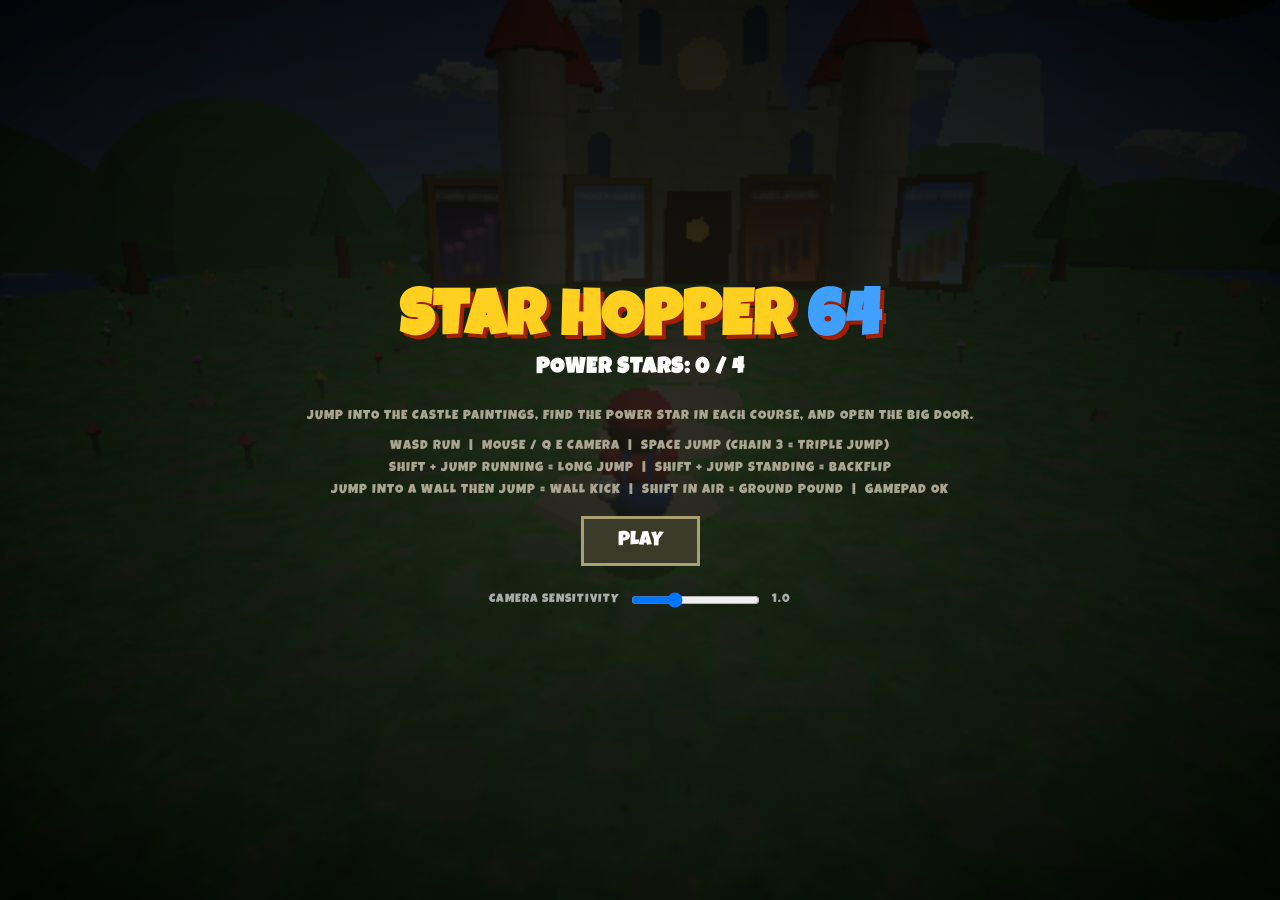
==== commit baa33391: "Don't crash when the page blocks gamepad access navigator.getGamepads() throws a SecurityError when " ====
--- a/star64/index.html
+++ b/star64/index.html
@@ -814,9 +814,11 @@
   if (btnTouch[t.identifier]) { setBtn(btnTouch[t.identifier], false); delete btnTouch[t.identifier]; } } }
 addEventListener('touchend', touchEnd); addEventListener('touchcancel', touchEnd);
 // gamepad
-let padPrev = {};
+let padPrev = {}, padBlocked = false;
 function pollPad() {
-  const gp = navigator.getGamepads ? [...navigator.getGamepads()].find(g => g) : null; if (!gp) return null;
+  let gp = null;
+  if (!padBlocked) try { gp = navigator.getGamepads ? [...navigator.getGamepads()].find(g => g) : null; } catch (e) { padBlocked = true; }   // gamepads can be disallowed by the page's permissions policy
+  if (!gp) return null;
   const dz = v => Math.abs(v) < 0.15 ? 0 : v, b = i => gp.buttons[i] && gp.buttons[i].pressed;
   const out = { mx: dz(gp.axes[0]), my: dz(gp.axes[1]), lx: dz(gp.axes[2] || 0), ly: dz(gp.axes[3] || 0), jump: b(0), pound: b(1) || b(6), start: b(9) };
   if (out.jump && !padPrev.jump) input.jumpPress = true;
